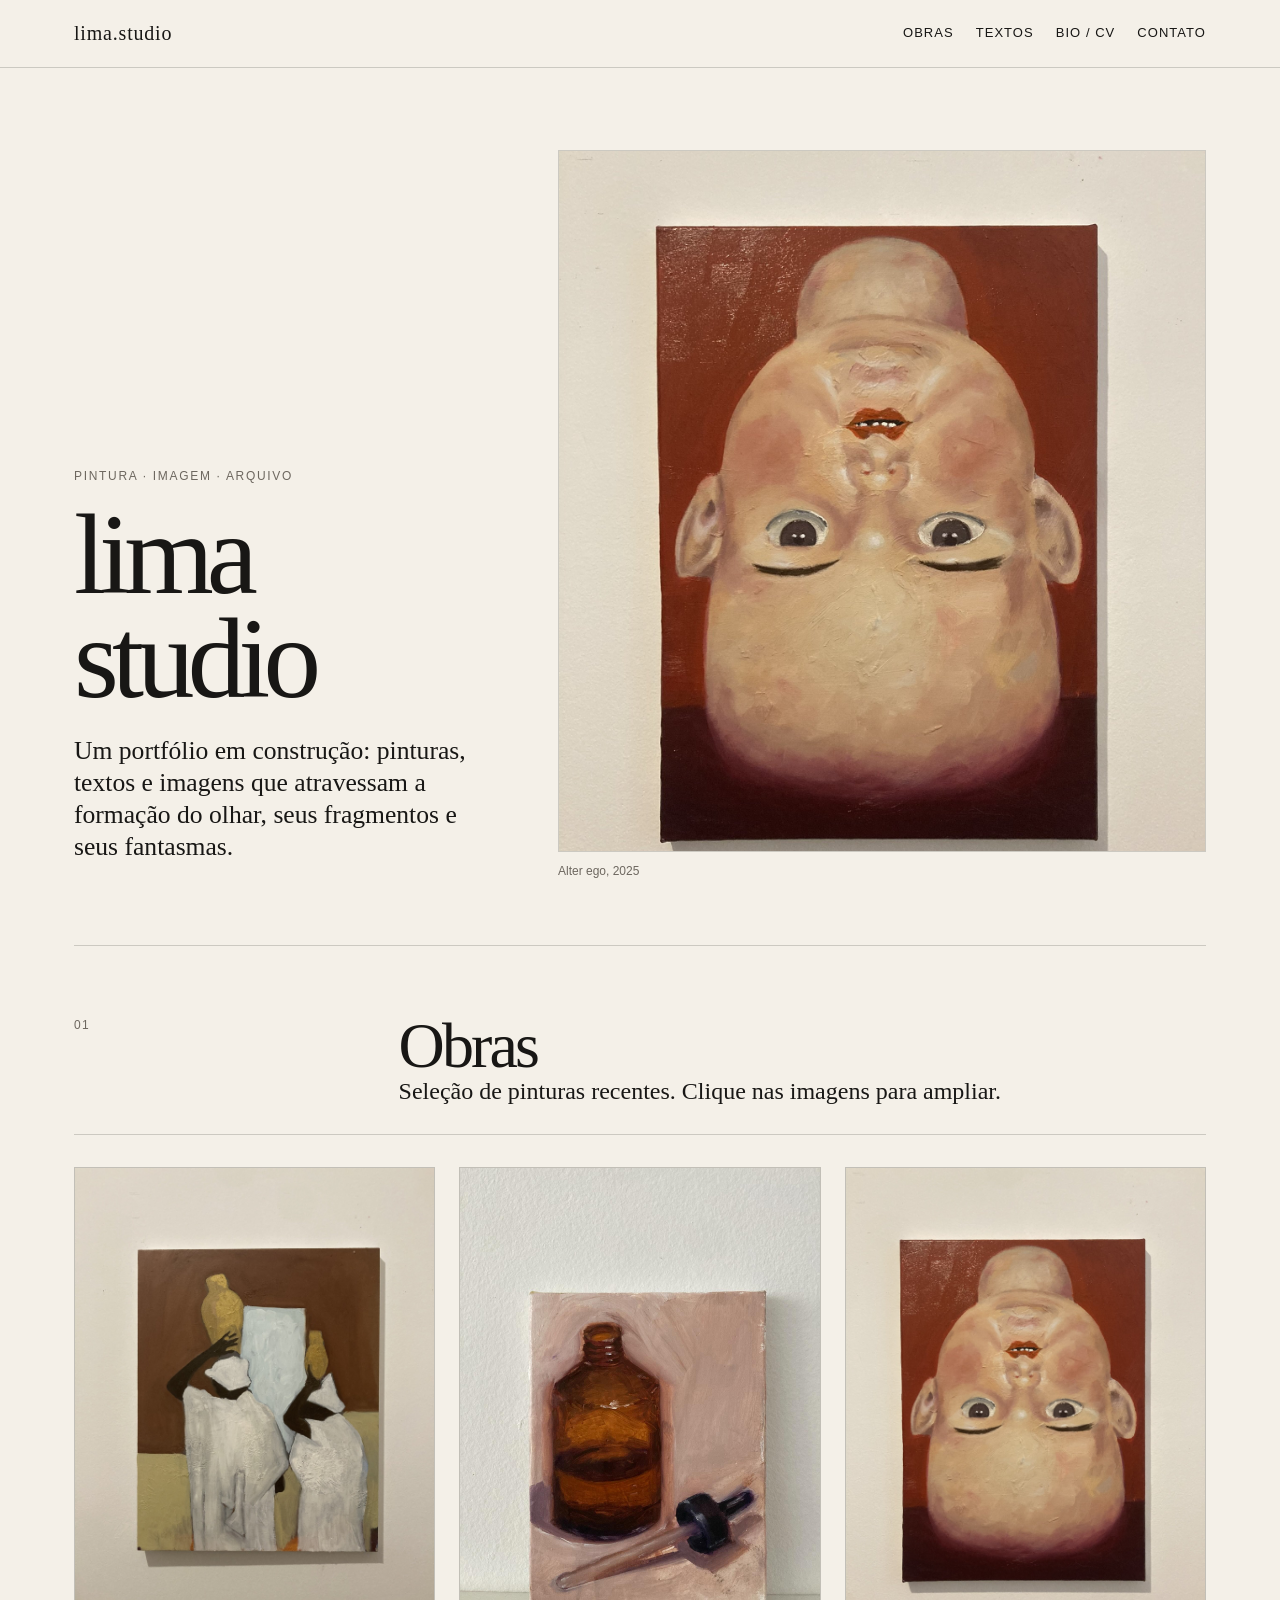
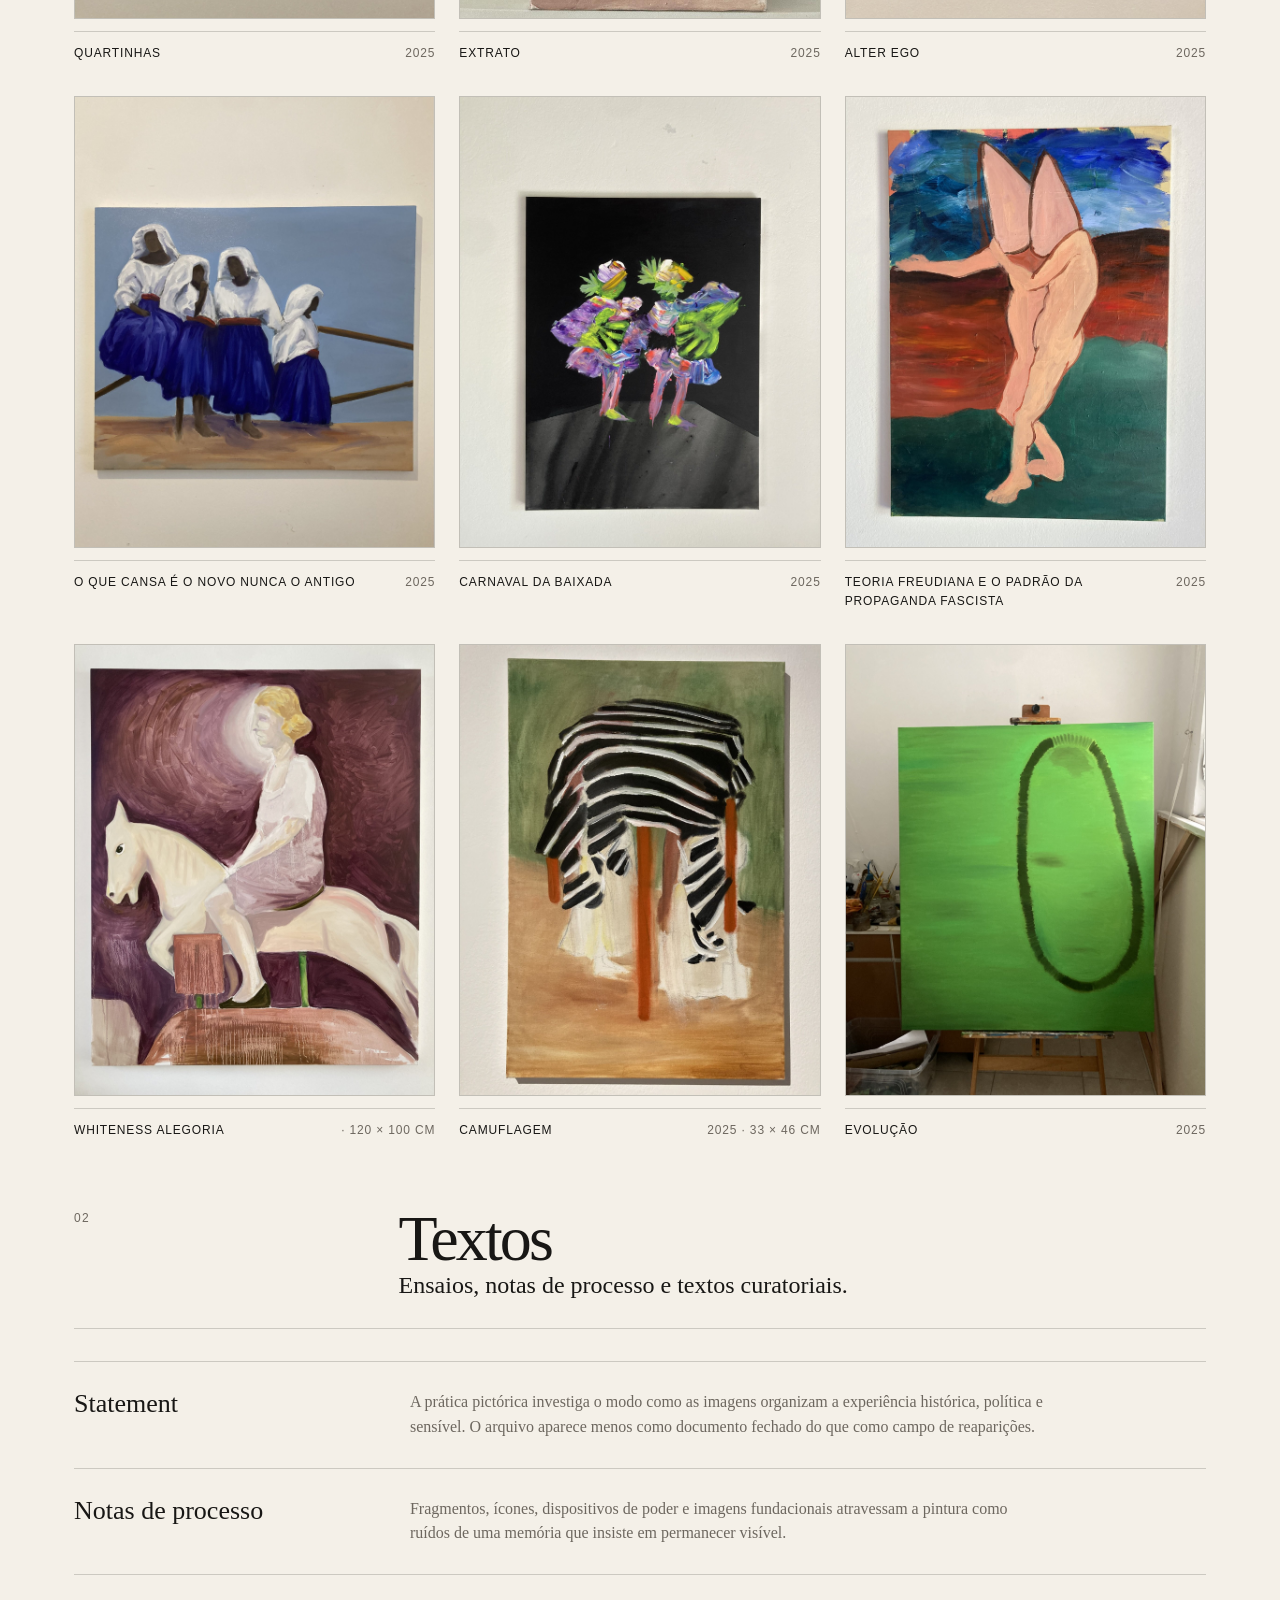
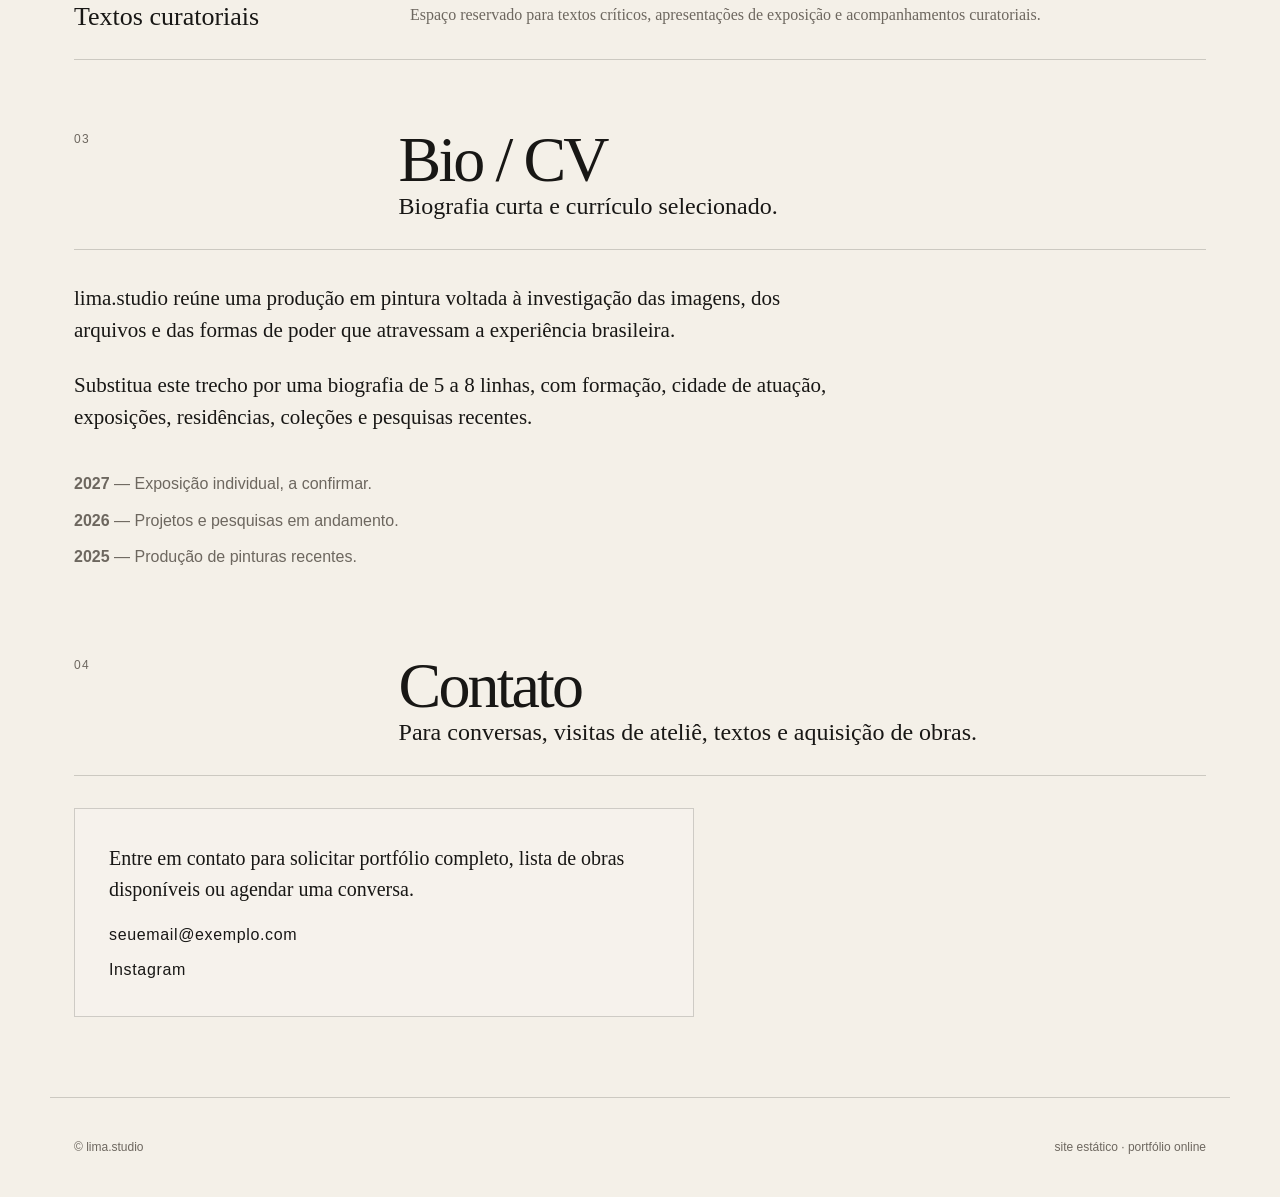
==== index.html @ b87b722b "Add files via upload" ====
<!doctype html>
<html lang="pt-BR">
<head>
  <meta charset="utf-8">
  <meta name="viewport" content="width=device-width, initial-scale=1">
  <title>lima.studio</title>
  <meta name="description" content="Portfólio de pintura, textos, biografia e contato.">
  <link rel="stylesheet" href="assets/css/style.css">
</head>
<body>
  <header class="site-header">
    <div class="header-inner">
      <a class="logo" href="#inicio">lima.studio</a>
      <nav class="nav" aria-label="Navegação principal">
        <a href="#obras">Obras</a>
        <a href="#textos">Textos</a>
        <a href="#bio">Bio / CV</a>
        <a href="#contato">Contato</a>
      </nav>
    </div>
  </header>

  <main id="inicio">
    <section class="hero" aria-labelledby="titulo-principal">
      <div class="hero-copy">
        <p class="eyebrow">pintura · imagem · arquivo</p>
        <h1 id="titulo-principal">lima<br>studio</h1>
        <p class="hero-text">Um portfólio em construção: pinturas, textos e imagens que atravessam a formação do olhar, seus fragmentos e seus fantasmas.</p>
      </div>
      <figure class="hero-image">
        <img src="assets/img/alter-ego-2025.jpg" alt="Alter ego, 2025">
        <figcaption>Alter ego, 2025</figcaption>
      </figure>
    </section>

    <section class="section" id="obras" aria-labelledby="obras-titulo">
      <div class="section-header">
        <span class="section-number">01</span>
        <div>
          <h2 id="obras-titulo">Obras</h2>
          <p class="lead">Seleção de pinturas recentes. Clique nas imagens para ampliar.</p>
        </div>
      </div>
      <div class="grid">
        <a class="work-card" href="assets/img/quartinhas-2025.jpg" data-work-image>
          <figure>
            <img src="assets/img/quartinhas-2025.jpg" alt="Quartinhas, 2025">
            <figcaption class="work-meta">
              <span class="work-title">Quartinhas</span>
              <span>2025</span>
            </figcaption>
          </figure>
        </a>
        <a class="work-card" href="assets/img/extrato-2025.jpg" data-work-image>
          <figure>
            <img src="assets/img/extrato-2025.jpg" alt="Extrato, 2025">
            <figcaption class="work-meta">
              <span class="work-title">Extrato</span>
              <span>2025</span>
            </figcaption>
          </figure>
        </a>
        <a class="work-card" href="assets/img/alter-ego-2025.jpg" data-work-image>
          <figure>
            <img src="assets/img/alter-ego-2025.jpg" alt="Alter ego, 2025">
            <figcaption class="work-meta">
              <span class="work-title">Alter ego</span>
              <span>2025</span>
            </figcaption>
          </figure>
        </a>
        <a class="work-card" href="assets/img/o-que-cansa-e-o-novo-nunca-o-antigo-2025.jpg" data-work-image>
          <figure>
            <img src="assets/img/o-que-cansa-e-o-novo-nunca-o-antigo-2025.jpg" alt="O que cansa é o novo nunca o antigo, 2025">
            <figcaption class="work-meta">
              <span class="work-title">O que cansa é o novo nunca o antigo</span>
              <span>2025</span>
            </figcaption>
          </figure>
        </a>
        <a class="work-card" href="assets/img/carnaval-da-baixada-2025.jpg" data-work-image>
          <figure>
            <img src="assets/img/carnaval-da-baixada-2025.jpg" alt="Carnaval da baixada, 2025">
            <figcaption class="work-meta">
              <span class="work-title">Carnaval da baixada</span>
              <span>2025</span>
            </figcaption>
          </figure>
        </a>
        <a class="work-card" href="assets/img/teoria-freudiana-e-o-padrao-da-propaganda-fascista-2025.jpg" data-work-image>
          <figure>
            <img src="assets/img/teoria-freudiana-e-o-padrao-da-propaganda-fascista-2025.jpg" alt="Teoria freudiana e o padrão da propaganda fascista, 2025">
            <figcaption class="work-meta">
              <span class="work-title">Teoria freudiana e o padrão da propaganda fascista</span>
              <span>2025</span>
            </figcaption>
          </figure>
        </a>
        <a class="work-card" href="assets/img/whiteness-alegoria-120x100.jpg" data-work-image>
          <figure>
            <img src="assets/img/whiteness-alegoria-120x100.jpg" alt="Whiteness alegoria, ">
            <figcaption class="work-meta">
              <span class="work-title">Whiteness alegoria</span>
              <span> · 120 × 100 cm</span>
            </figcaption>
          </figure>
        </a>
        <a class="work-card" href="assets/img/camuflagem-2025-33x46.jpg" data-work-image>
          <figure>
            <img src="assets/img/camuflagem-2025-33x46.jpg" alt="Camuflagem, 2025">
            <figcaption class="work-meta">
              <span class="work-title">Camuflagem</span>
              <span>2025 · 33 × 46 cm</span>
            </figcaption>
          </figure>
        </a>
        <a class="work-card" href="assets/img/evolucao-2025.jpg" data-work-image>
          <figure>
            <img src="assets/img/evolucao-2025.jpg" alt="Evolução, 2025">
            <figcaption class="work-meta">
              <span class="work-title">Evolução</span>
              <span>2025</span>
            </figcaption>
          </figure>
        </a>
      </div>
    </section>

    <section class="section" id="textos" aria-labelledby="textos-titulo">
      <div class="section-header">
        <span class="section-number">02</span>
        <div>
          <h2 id="textos-titulo">Textos</h2>
          <p class="lead">Ensaios, notas de processo e textos curatoriais.</p>
        </div>
      </div>

      <div class="text-list">
        <article class="text-item">
          <h3>Statement</h3>
          <p>A prática pictórica investiga o modo como as imagens organizam a experiência histórica, política e sensível. O arquivo aparece menos como documento fechado do que como campo de reaparições.</p>
        </article>
        <article class="text-item">
          <h3>Notas de processo</h3>
          <p>Fragmentos, ícones, dispositivos de poder e imagens fundacionais atravessam a pintura como ruídos de uma memória que insiste em permanecer visível.</p>
        </article>
        <article class="text-item">
          <h3>Textos curatoriais</h3>
          <p>Espaço reservado para textos críticos, apresentações de exposição e acompanhamentos curatoriais.</p>
        </article>
      </div>
    </section>

    <section class="section" id="bio" aria-labelledby="bio-titulo">
      <div class="section-header">
        <span class="section-number">03</span>
        <div>
          <h2 id="bio-titulo">Bio / CV</h2>
          <p class="lead">Biografia curta e currículo selecionado.</p>
        </div>
      </div>

      <div class="bio-block">
        <p>lima.studio reúne uma produção em pintura voltada à investigação das imagens, dos arquivos e das formas de poder que atravessam a experiência brasileira.</p>
        <p>Substitua este trecho por uma biografia de 5 a 8 linhas, com formação, cidade de atuação, exposições, residências, coleções e pesquisas recentes.</p>
      </div>

      <ul class="cv-list">
        <li><strong>2027</strong> — Exposição individual, a confirmar.</li>
        <li><strong>2026</strong> — Projetos e pesquisas em andamento.</li>
        <li><strong>2025</strong> — Produção de pinturas recentes.</li>
      </ul>
    </section>

    <section class="section" id="contato" aria-labelledby="contato-titulo">
      <div class="section-header">
        <span class="section-number">04</span>
        <div>
          <h2 id="contato-titulo">Contato</h2>
          <p class="lead">Para conversas, visitas de ateliê, textos e aquisição de obras.</p>
        </div>
      </div>

      <div class="contact-card">
        <p>Entre em contato para solicitar portfólio completo, lista de obras disponíveis ou agendar uma conversa.</p>
        <div class="contact-links">
          <a href="mailto:seuemail@exemplo.com">seuemail@exemplo.com</a>
          <a href="https://instagram.com/" target="_blank" rel="noreferrer">Instagram</a>
        </div>
      </div>
    </section>
  </main>

  <footer class="site-footer">
    <span>© lima.studio</span>
    <span>site estático · portfólio online</span>
  </footer>

  <div class="lightbox" data-lightbox aria-hidden="true">
    <button type="button" data-lightbox-close>Fechar</button>
    <img src="" alt="" data-lightbox-image>
  </div>

  <script src="assets/js/main.js"></script>
</body>
</html>
---- assets/css/style.css ----
:root {
  --paper: #f4f0e8;
  --ink: #181715;
  --muted: #6d675f;
  --line: rgba(24, 23, 21, 0.18);
  --soft: rgba(24, 23, 21, 0.055);
}

* {
  box-sizing: border-box;
}

html {
  scroll-behavior: smooth;
}

body {
  margin: 0;
  background: var(--paper);
  color: var(--ink);
  font-family: Georgia, "Times New Roman", serif;
  line-height: 1.55;
}

a {
  color: inherit;
  text-decoration: none;
}

a:hover {
  opacity: 0.65;
}

.site-header {
  position: sticky;
  top: 0;
  z-index: 10;
  backdrop-filter: blur(14px);
  background: rgba(244, 240, 232, 0.86);
  border-bottom: 1px solid var(--line);
}

.header-inner {
  max-width: 1180px;
  margin: 0 auto;
  padding: 18px 24px;
  display: flex;
  align-items: center;
  justify-content: space-between;
  gap: 24px;
}

.logo {
  font-size: 20px;
  letter-spacing: 0.04em;
  font-weight: 400;
}

.nav {
  display: flex;
  align-items: center;
  gap: 22px;
  font-family: Arial, Helvetica, sans-serif;
  font-size: 13px;
  letter-spacing: 0.08em;
  text-transform: uppercase;
}

main {
  max-width: 1180px;
  margin: 0 auto;
  padding: 0 24px 80px;
}

.hero {
  min-height: 78vh;
  display: grid;
  grid-template-columns: 0.8fr 1.2fr;
  gap: 52px;
  align-items: end;
  padding: 82px 0 64px;
  border-bottom: 1px solid var(--line);
}

.hero-copy {
  padding-bottom: 18px;
}

.eyebrow {
  font-family: Arial, Helvetica, sans-serif;
  font-size: 12px;
  letter-spacing: 0.14em;
  text-transform: uppercase;
  color: var(--muted);
  margin: 0 0 18px;
}

h1 {
  font-size: clamp(54px, 9vw, 130px);
  line-height: 0.9;
  font-weight: 400;
  letter-spacing: -0.06em;
  margin: 0 0 24px;
}

.hero-text {
  max-width: 560px;
  font-size: clamp(19px, 2vw, 28px);
  line-height: 1.25;
  margin: 0;
}

.hero-image {
  margin: 0;
}

.hero-image img {
  display: block;
  width: 100%;
  max-height: 78vh;
  object-fit: cover;
  border: 1px solid var(--line);
}

.hero-image figcaption {
  color: var(--muted);
  font-family: Arial, Helvetica, sans-serif;
  font-size: 12px;
  margin-top: 10px;
}

.section {
  padding: 70px 0 0;
}

.section-header {
  display: grid;
  grid-template-columns: 0.35fr 1fr;
  gap: 42px;
  padding-bottom: 26px;
  border-bottom: 1px solid var(--line);
  margin-bottom: 32px;
}

.section-number {
  font-family: Arial, Helvetica, sans-serif;
  color: var(--muted);
  letter-spacing: 0.12em;
  font-size: 12px;
}

h2 {
  font-size: clamp(34px, 5vw, 70px);
  line-height: 0.95;
  font-weight: 400;
  letter-spacing: -0.045em;
  margin: 0;
}

.lead {
  max-width: 760px;
  font-size: clamp(18px, 2vw, 24px);
  line-height: 1.32;
  margin: 0;
}

.grid {
  display: grid;
  grid-template-columns: repeat(3, 1fr);
  gap: 34px 24px;
}

.work-card {
  display: block;
}

.work-card figure {
  margin: 0;
}

.work-card img {
  width: 100%;
  aspect-ratio: 4 / 5;
  object-fit: cover;
  display: block;
  border: 1px solid var(--line);
  background: var(--soft);
}

.work-meta {
  display: flex;
  justify-content: space-between;
  gap: 18px;
  padding-top: 12px;
  border-top: 1px solid var(--line);
  margin-top: 12px;
  font-family: Arial, Helvetica, sans-serif;
  font-size: 12px;
  text-transform: uppercase;
  letter-spacing: 0.07em;
  color: var(--muted);
}

.work-title {
  color: var(--ink);
}

.text-list {
  display: grid;
  gap: 0;
  border-top: 1px solid var(--line);
}

.text-item {
  display: grid;
  grid-template-columns: 0.55fr 1.45fr;
  gap: 34px;
  padding: 28px 0;
  border-bottom: 1px solid var(--line);
}

.text-item h3 {
  margin: 0;
  font-weight: 400;
  font-size: 26px;
  line-height: 1.08;
}

.text-item p {
  margin: 0;
  color: var(--muted);
  max-width: 640px;
}

.bio-block {
  max-width: 780px;
  font-size: 21px;
}

.bio-block p {
  margin: 0 0 22px;
}

.cv-list {
  display: grid;
  gap: 12px;
  margin-top: 38px;
  padding: 0;
  list-style: none;
  font-family: Arial, Helvetica, sans-serif;
  color: var(--muted);
}

.contact-card {
  border: 1px solid var(--line);
  padding: 34px;
  max-width: 620px;
  background: rgba(255,255,255,0.15);
}

.contact-card p {
  margin: 0 0 18px;
  font-size: 20px;
}

.contact-links {
  display: grid;
  gap: 10px;
  font-family: Arial, Helvetica, sans-serif;
  letter-spacing: 0.04em;
}

.site-footer {
  max-width: 1180px;
  margin: 0 auto;
  padding: 40px 24px;
  border-top: 1px solid var(--line);
  color: var(--muted);
  font-family: Arial, Helvetica, sans-serif;
  font-size: 12px;
  display: flex;
  justify-content: space-between;
  gap: 24px;
}

.lightbox {
  position: fixed;
  inset: 0;
  background: rgba(20, 18, 15, 0.92);
  display: none;
  align-items: center;
  justify-content: center;
  padding: 28px;
  z-index: 99;
}

.lightbox.is-open {
  display: flex;
}

.lightbox img {
  max-width: 94vw;
  max-height: 88vh;
  object-fit: contain;
}

.lightbox button {
  position: fixed;
  top: 20px;
  right: 20px;
  background: var(--paper);
  color: var(--ink);
  border: 0;
  padding: 10px 14px;
  cursor: pointer;
  font-family: Arial, Helvetica, sans-serif;
}

@media (max-width: 850px) {
  .header-inner {
    align-items: flex-start;
    flex-direction: column;
  }

  .nav {
    flex-wrap: wrap;
    gap: 14px;
  }

  .hero {
    min-height: auto;
    grid-template-columns: 1fr;
    padding-top: 54px;
  }

  .section-header,
  .text-item {
    grid-template-columns: 1fr;
    gap: 14px;
  }

  .grid {
    grid-template-columns: 1fr;
  }

  .site-footer {
    flex-direction: column;
  }
}
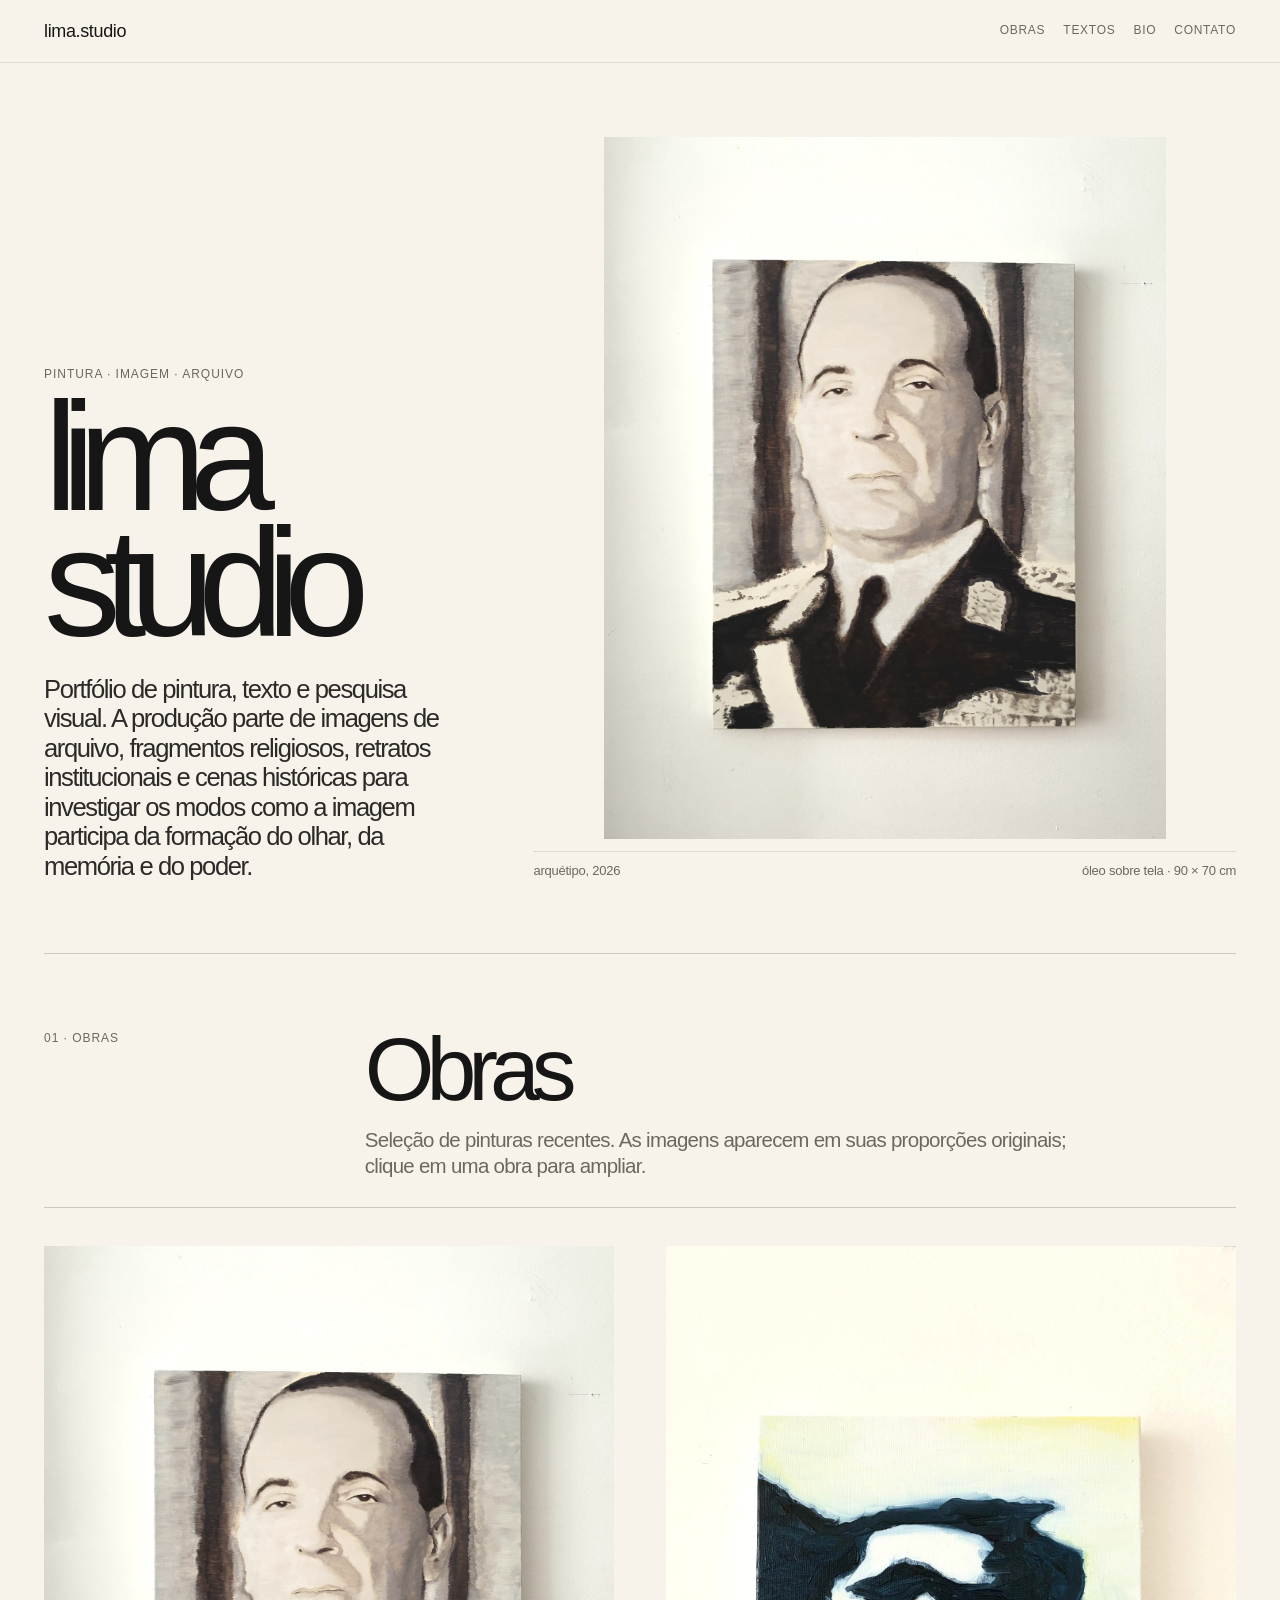
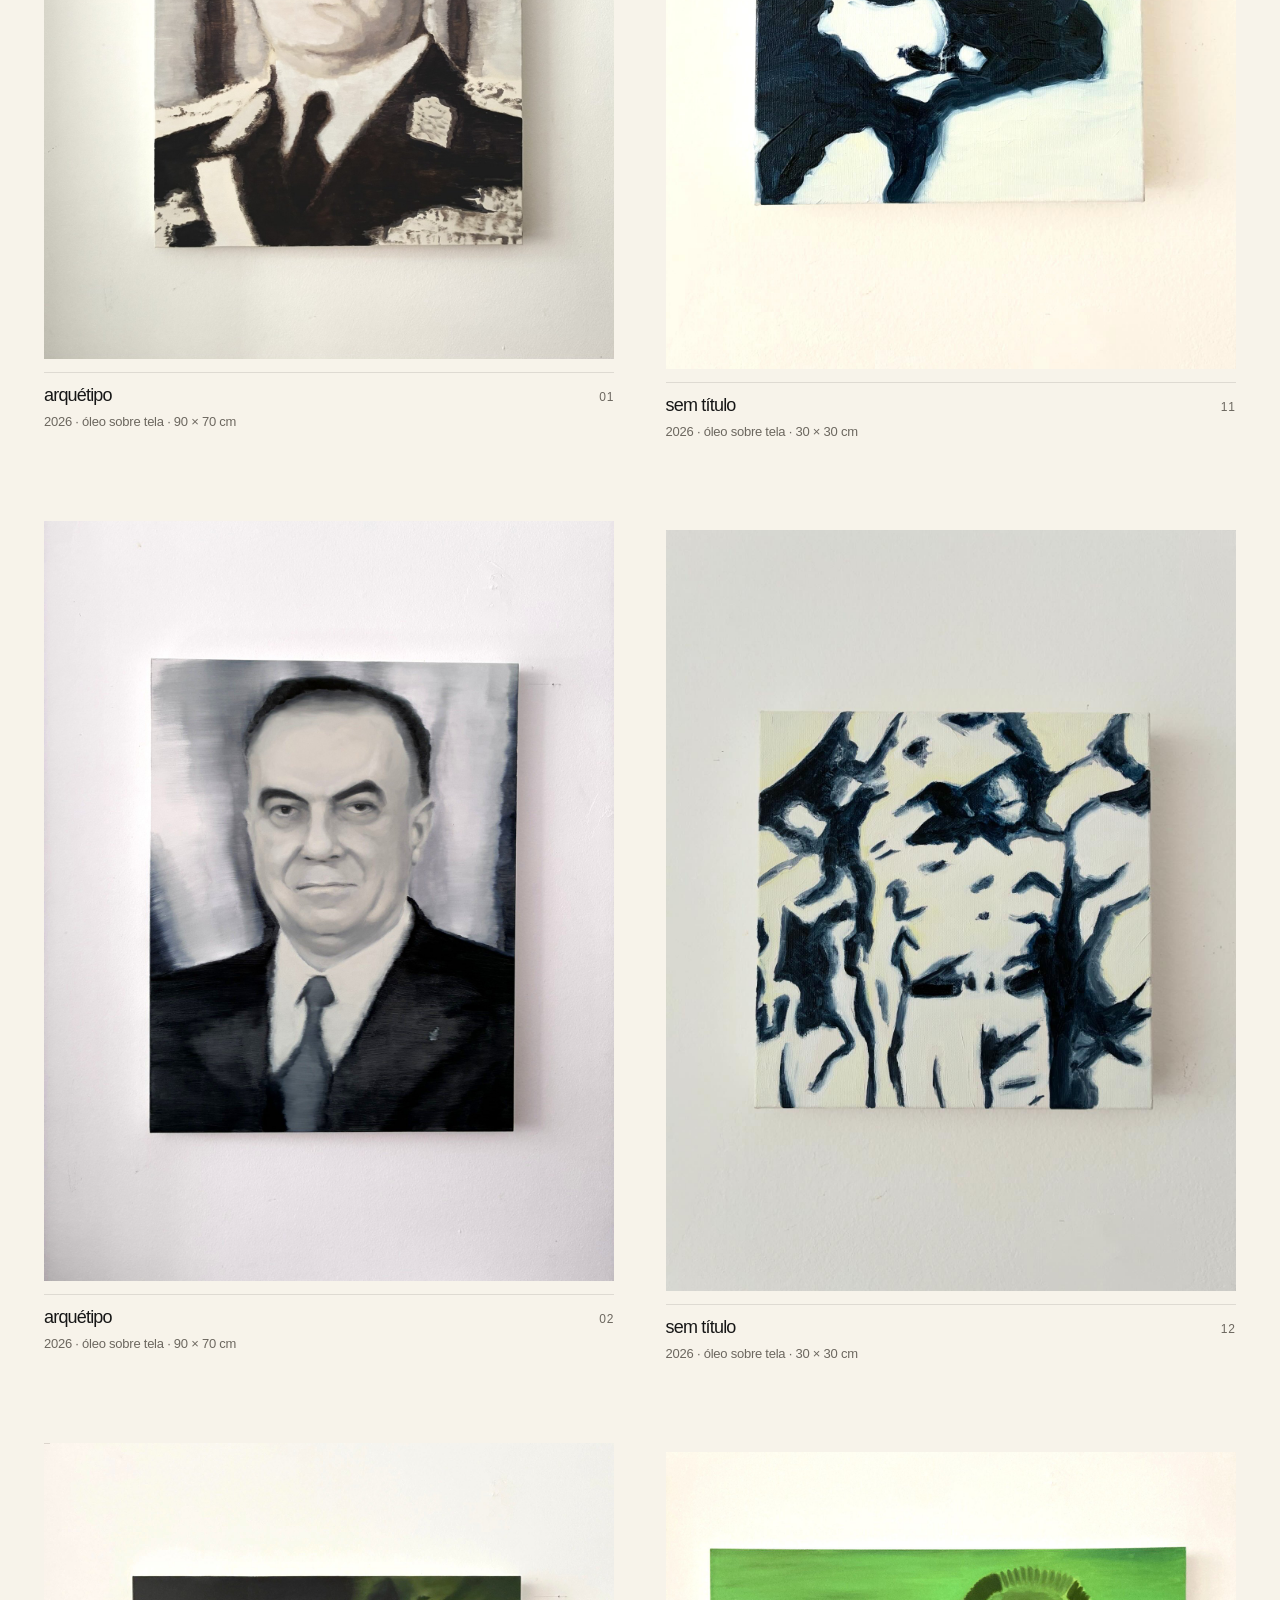
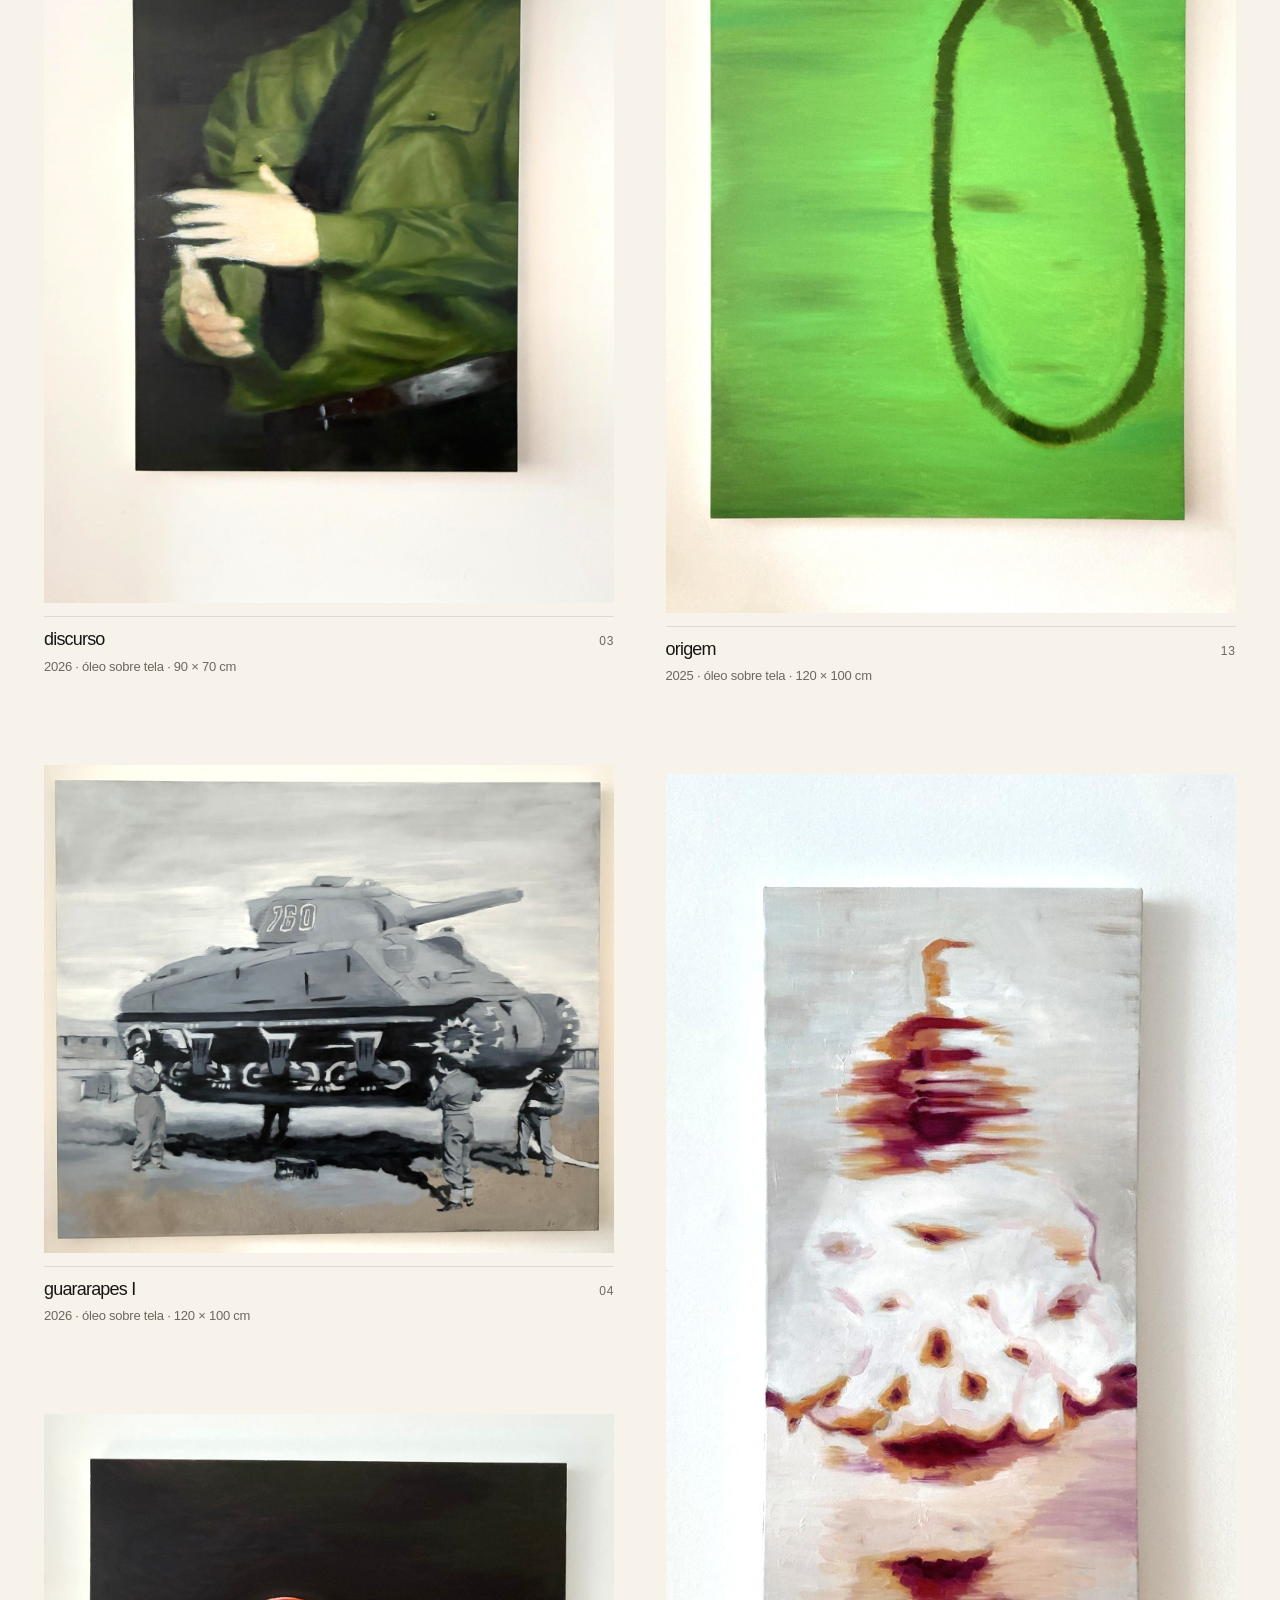
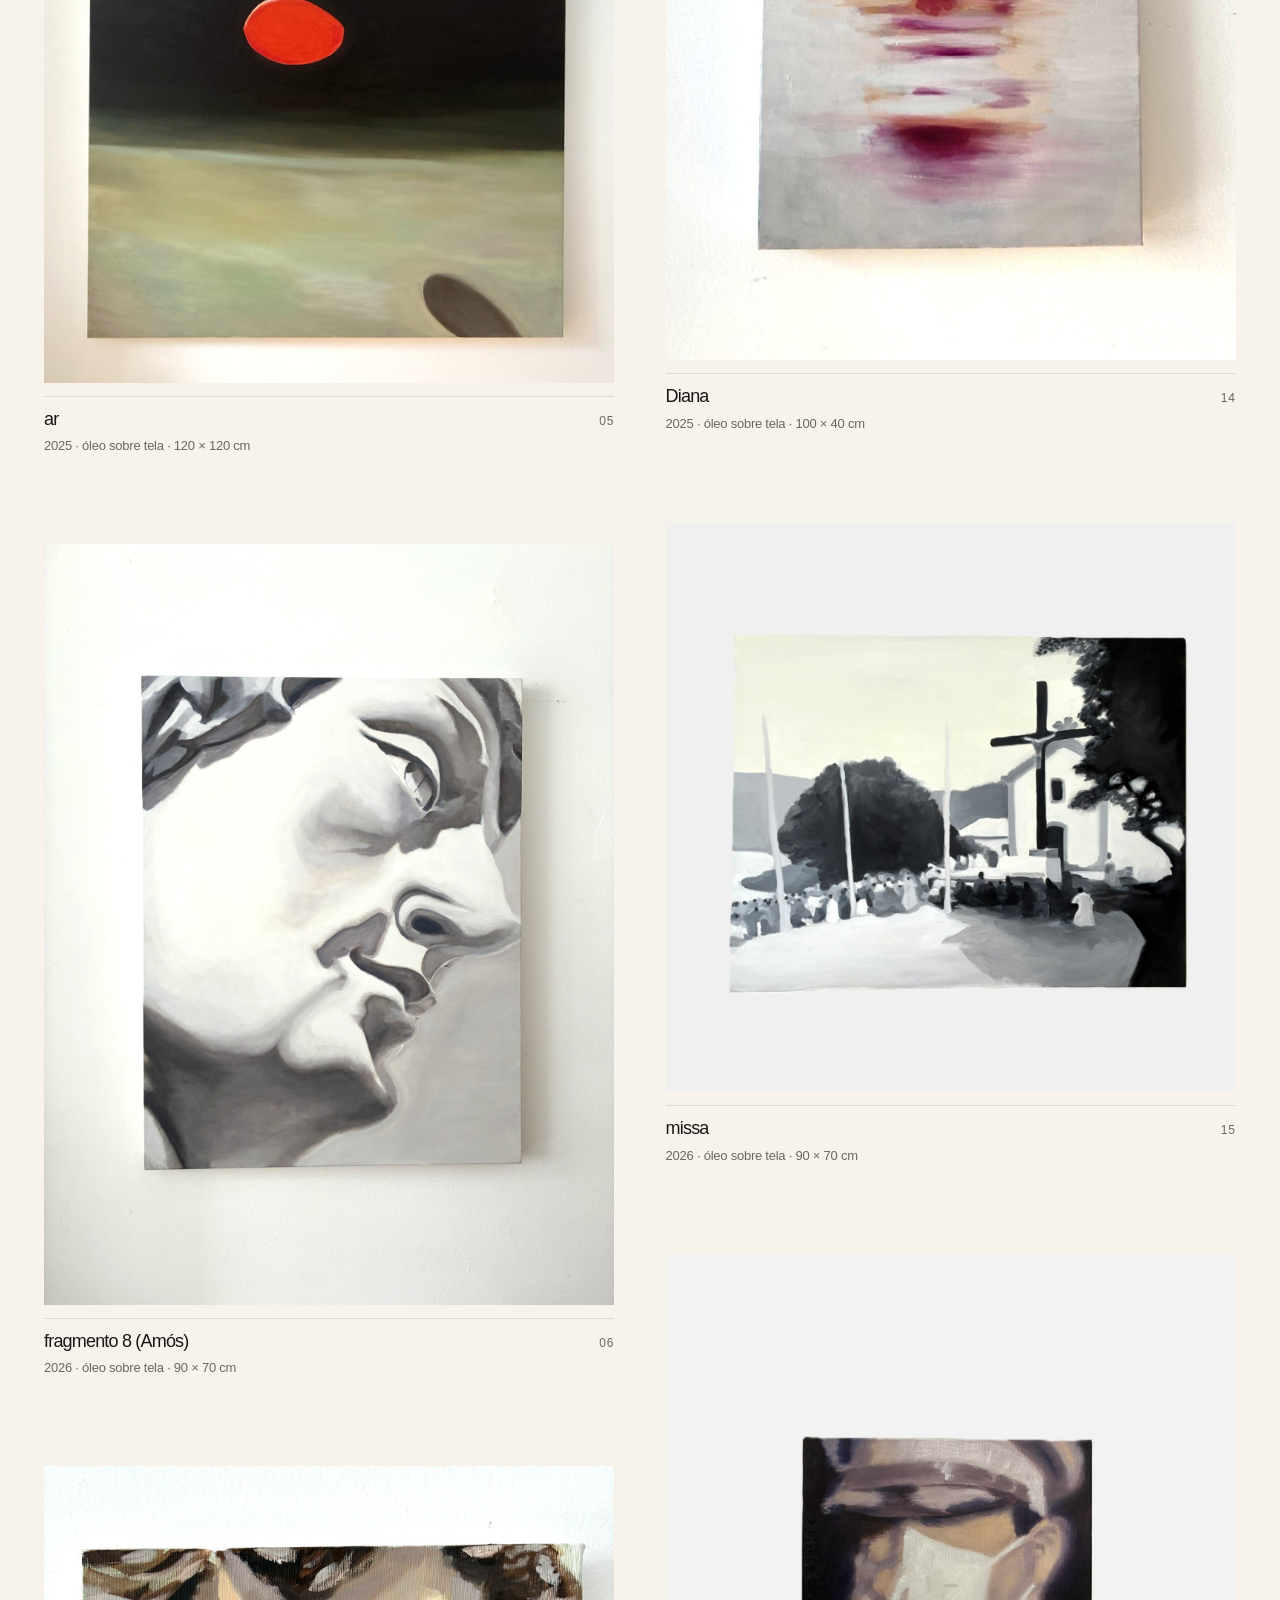
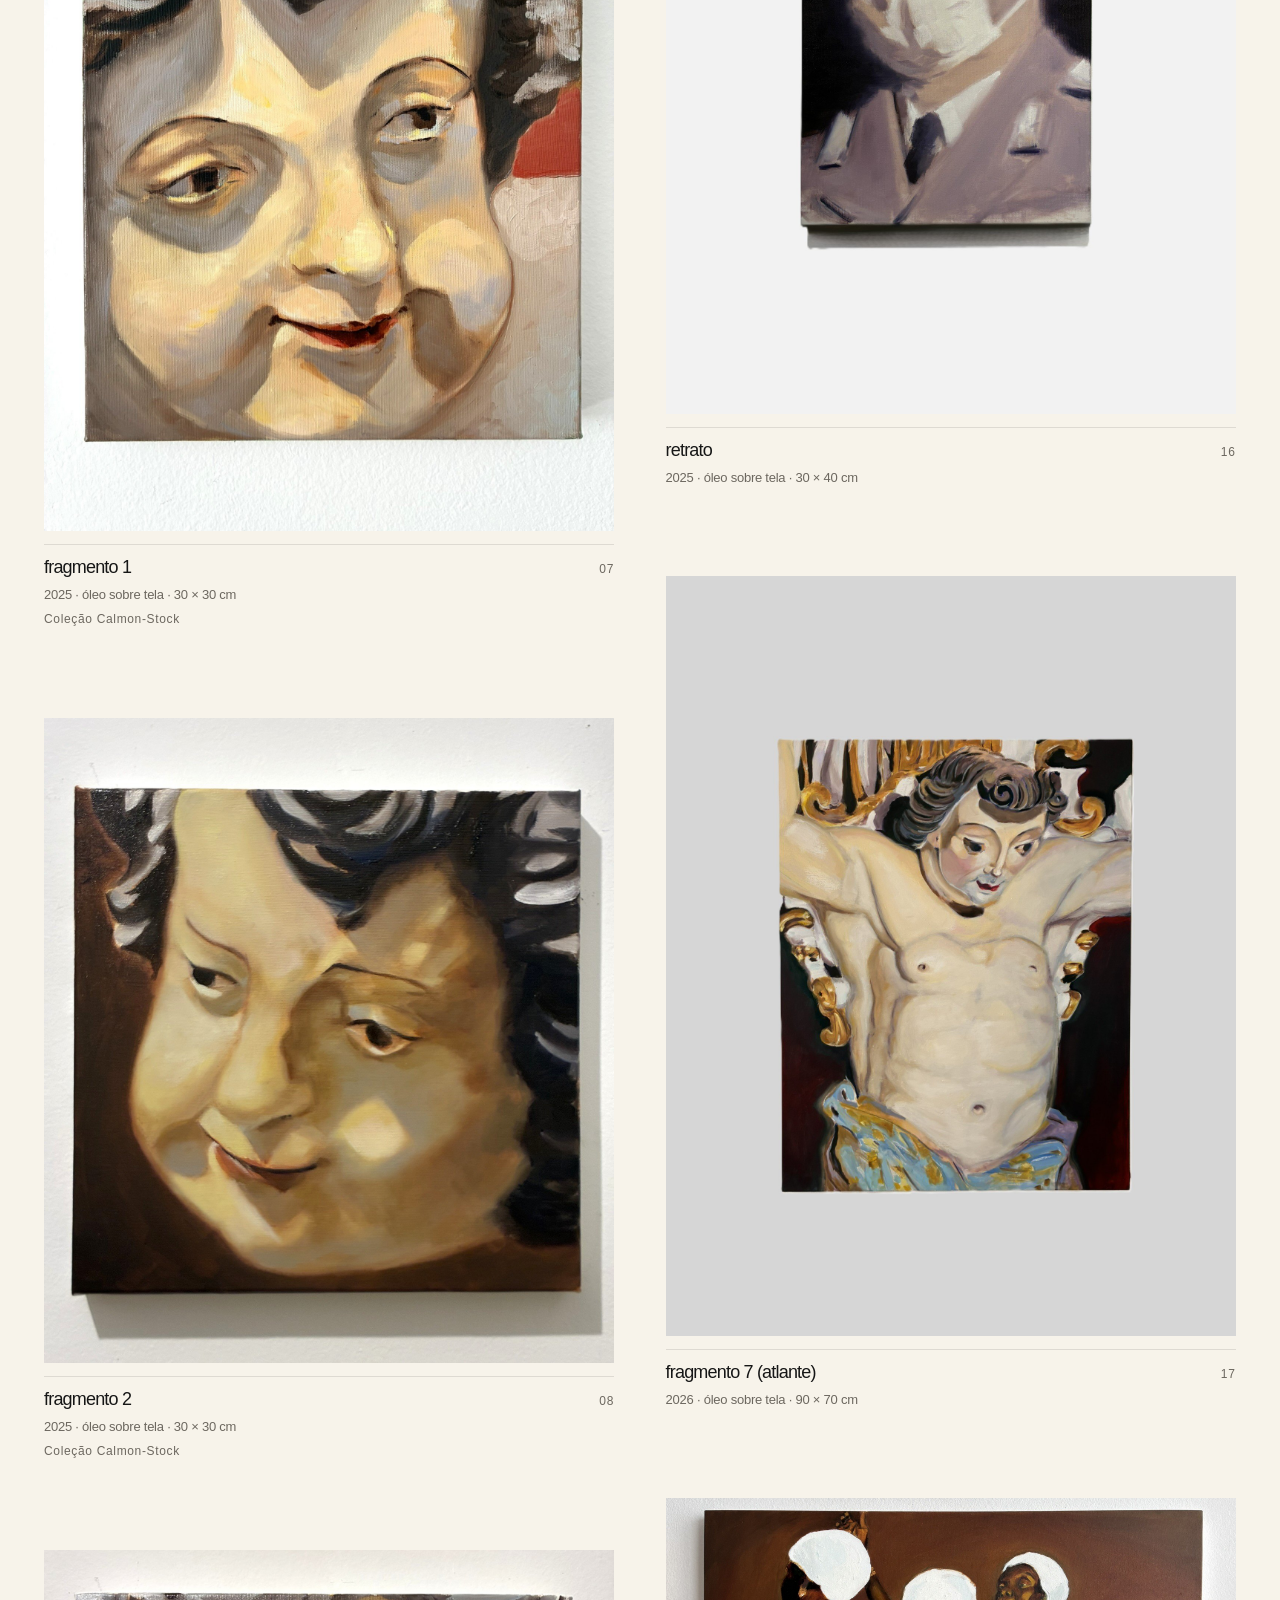
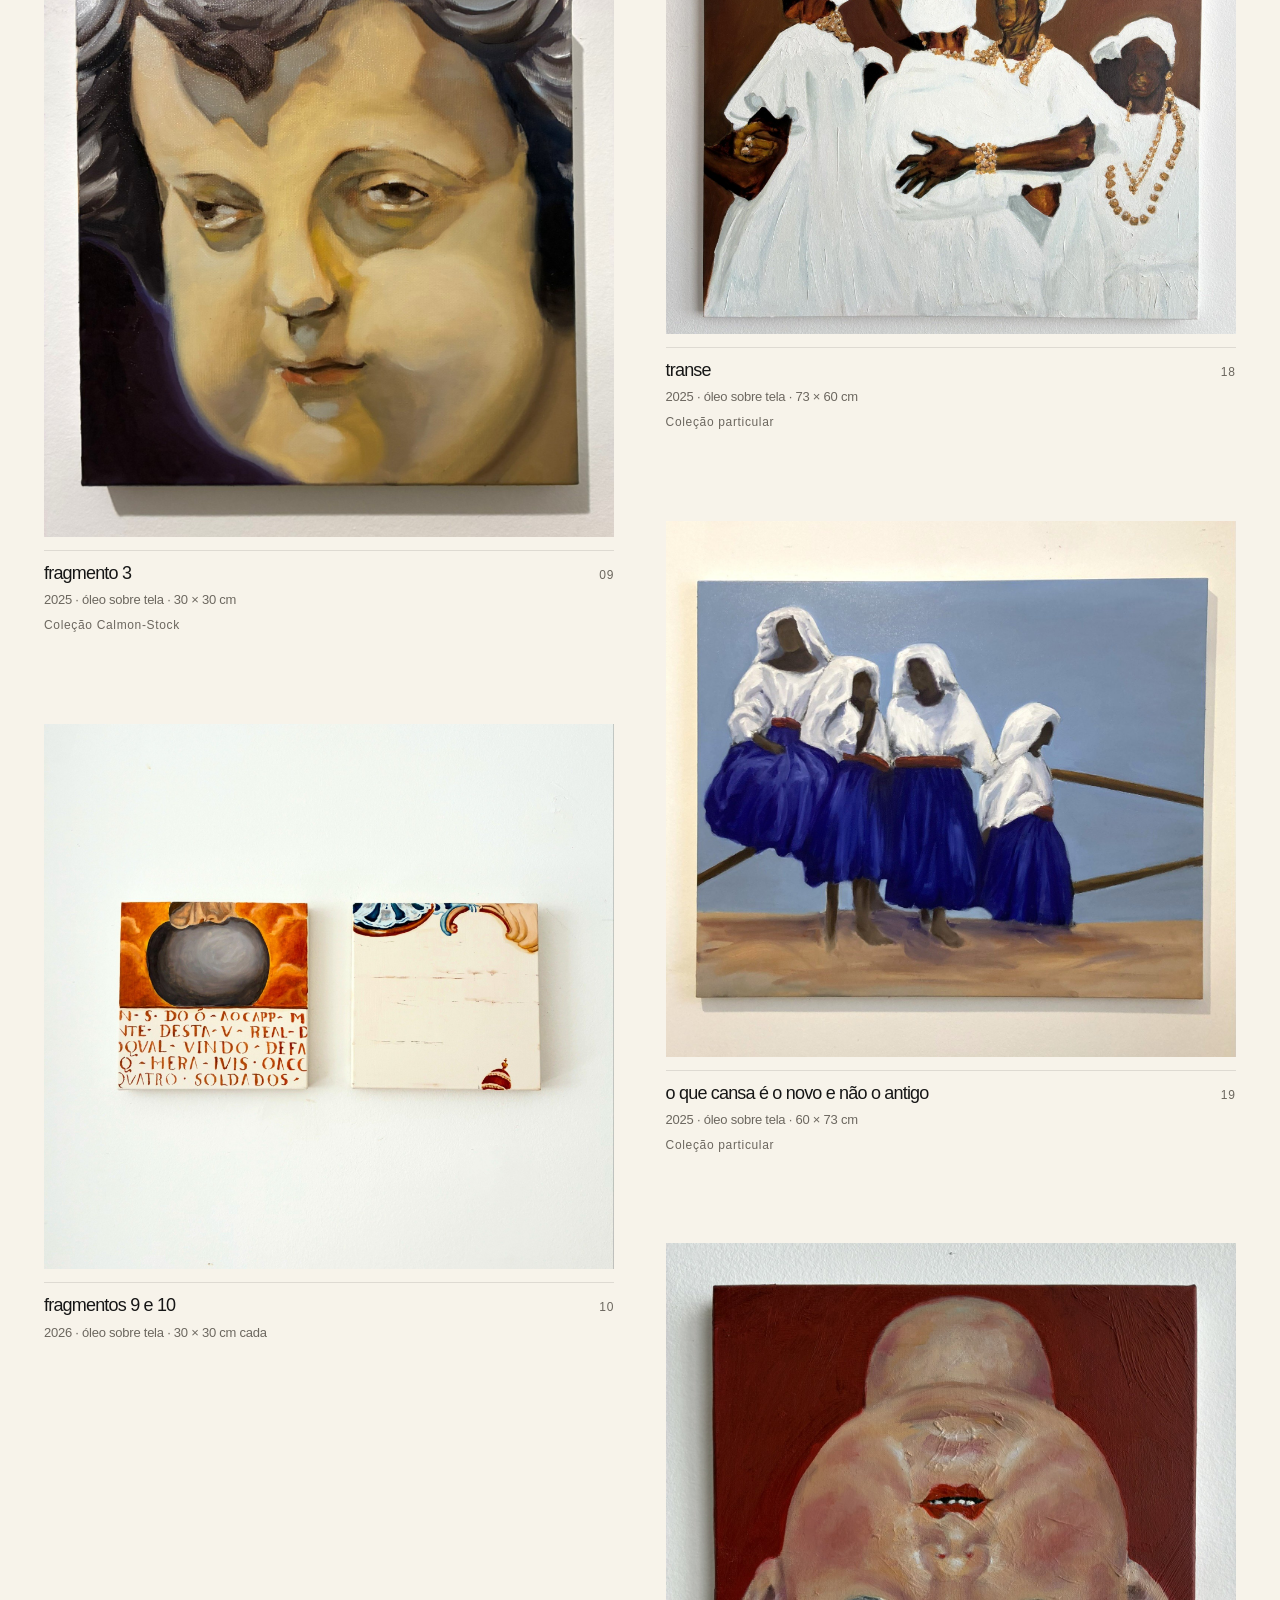
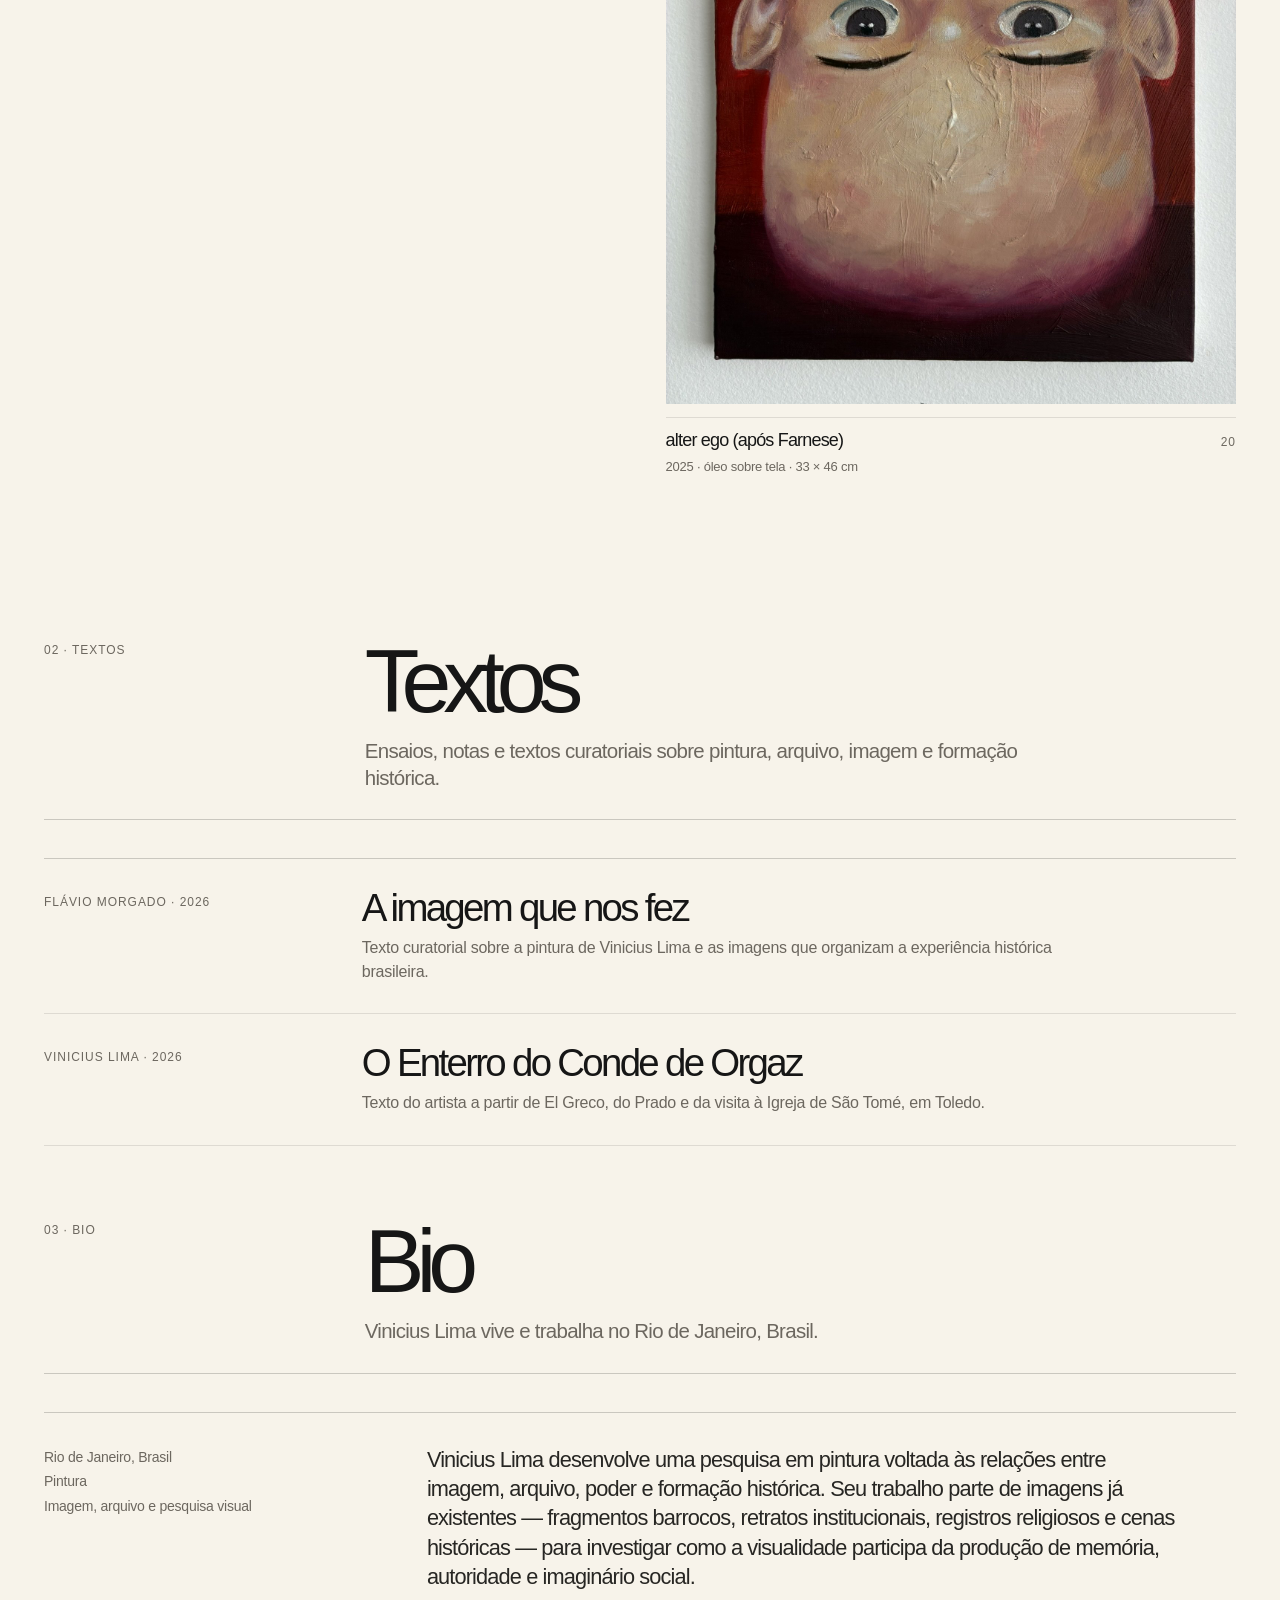
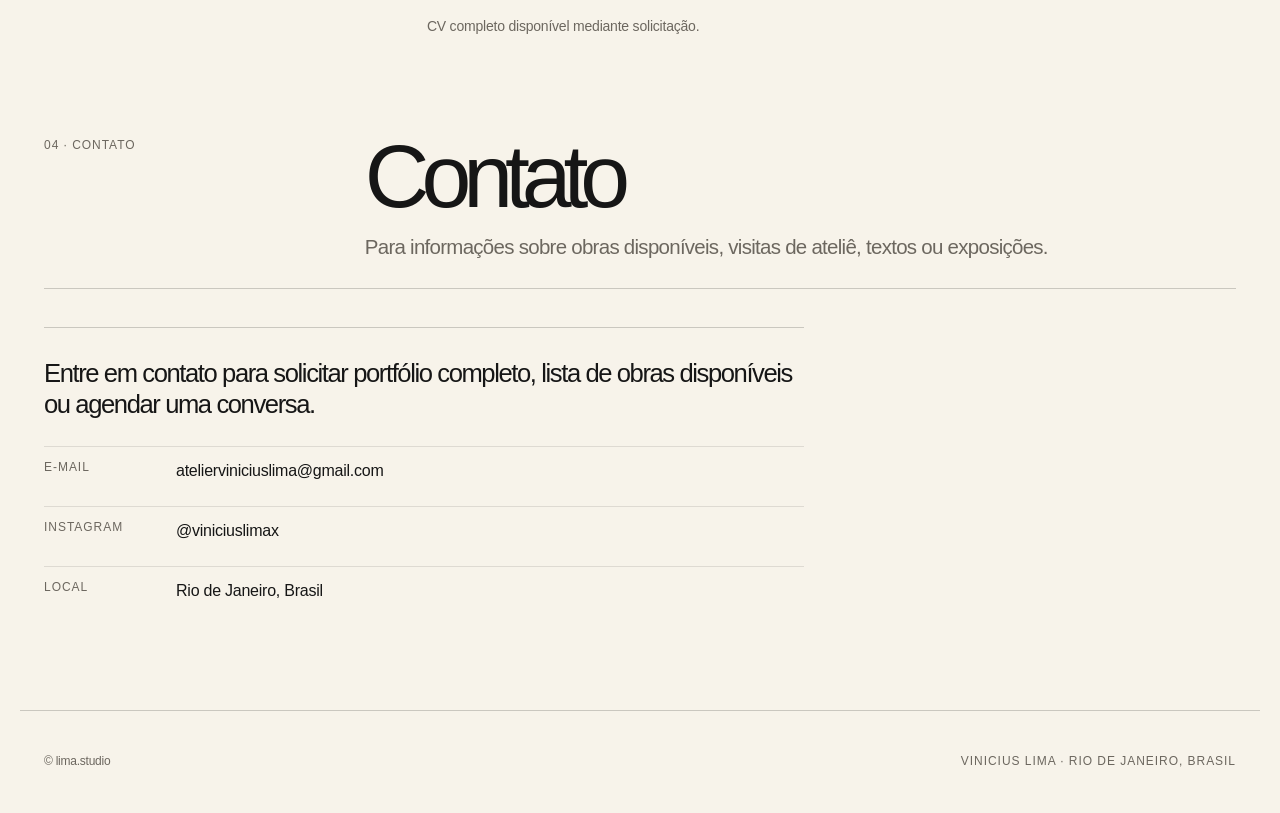
==== commit d632e2e9: "Add files via upload" ====
--- a/index.html
+++ b/index.html
@@ -1,206 +1,28 @@
-<!doctype html>
-<html lang="pt-BR">
-<head>
-  <meta charset="utf-8">
-  <meta name="viewport" content="width=device-width, initial-scale=1">
-  <title>lima.studio</title>
-  <meta name="description" content="Portfólio de pintura, textos, biografia e contato.">
-  <link rel="stylesheet" href="assets/css/style.css">
-</head>
-<body>
-  <header class="site-header">
-    <div class="header-inner">
-      <a class="logo" href="#inicio">lima.studio</a>
-      <nav class="nav" aria-label="Navegação principal">
-        <a href="#obras">Obras</a>
-        <a href="#textos">Textos</a>
-        <a href="#bio">Bio / CV</a>
-        <a href="#contato">Contato</a>
-      </nav>
-    </div>
-  </header>
-
-  <main id="inicio">
-    <section class="hero" aria-labelledby="titulo-principal">
-      <div class="hero-copy">
-        <p class="eyebrow">pintura · imagem · arquivo</p>
-        <h1 id="titulo-principal">lima<br>studio</h1>
-        <p class="hero-text">Um portfólio em construção: pinturas, textos e imagens que atravessam a formação do olhar, seus fragmentos e seus fantasmas.</p>
-      </div>
-      <figure class="hero-image">
-        <img src="assets/img/alter-ego-2025.jpg" alt="Alter ego, 2025">
-        <figcaption>Alter ego, 2025</figcaption>
-      </figure>
-    </section>
-
-    <section class="section" id="obras" aria-labelledby="obras-titulo">
-      <div class="section-header">
-        <span class="section-number">01</span>
-        <div>
-          <h2 id="obras-titulo">Obras</h2>
-          <p class="lead">Seleção de pinturas recentes. Clique nas imagens para ampliar.</p>
-        </div>
-      </div>
-      <div class="grid">
-        <a class="work-card" href="assets/img/quartinhas-2025.jpg" data-work-image>
-          <figure>
-            <img src="assets/img/quartinhas-2025.jpg" alt="Quartinhas, 2025">
-            <figcaption class="work-meta">
-              <span class="work-title">Quartinhas</span>
-              <span>2025</span>
-            </figcaption>
-          </figure>
-        </a>
-        <a class="work-card" href="assets/img/extrato-2025.jpg" data-work-image>
-          <figure>
-            <img src="assets/img/extrato-2025.jpg" alt="Extrato, 2025">
-            <figcaption class="work-meta">
-              <span class="work-title">Extrato</span>
-              <span>2025</span>
-            </figcaption>
-          </figure>
-        </a>
-        <a class="work-card" href="assets/img/alter-ego-2025.jpg" data-work-image>
-          <figure>
-            <img src="assets/img/alter-ego-2025.jpg" alt="Alter ego, 2025">
-            <figcaption class="work-meta">
-              <span class="work-title">Alter ego</span>
-              <span>2025</span>
-            </figcaption>
-          </figure>
-        </a>
-        <a class="work-card" href="assets/img/o-que-cansa-e-o-novo-nunca-o-antigo-2025.jpg" data-work-image>
-          <figure>
-            <img src="assets/img/o-que-cansa-e-o-novo-nunca-o-antigo-2025.jpg" alt="O que cansa é o novo nunca o antigo, 2025">
-            <figcaption class="work-meta">
-              <span class="work-title">O que cansa é o novo nunca o antigo</span>
-              <span>2025</span>
-            </figcaption>
-          </figure>
-        </a>
-        <a class="work-card" href="assets/img/carnaval-da-baixada-2025.jpg" data-work-image>
-          <figure>
-            <img src="assets/img/carnaval-da-baixada-2025.jpg" alt="Carnaval da baixada, 2025">
-            <figcaption class="work-meta">
-              <span class="work-title">Carnaval da baixada</span>
-              <span>2025</span>
-            </figcaption>
-          </figure>
-        </a>
-        <a class="work-card" href="assets/img/teoria-freudiana-e-o-padrao-da-propaganda-fascista-2025.jpg" data-work-image>
-          <figure>
-            <img src="assets/img/teoria-freudiana-e-o-padrao-da-propaganda-fascista-2025.jpg" alt="Teoria freudiana e o padrão da propaganda fascista, 2025">
-            <figcaption class="work-meta">
-              <span class="work-title">Teoria freudiana e o padrão da propaganda fascista</span>
-              <span>2025</span>
-            </figcaption>
-          </figure>
-        </a>
-        <a class="work-card" href="assets/img/whiteness-alegoria-120x100.jpg" data-work-image>
-          <figure>
-            <img src="assets/img/whiteness-alegoria-120x100.jpg" alt="Whiteness alegoria, ">
-            <figcaption class="work-meta">
-              <span class="work-title">Whiteness alegoria</span>
-              <span> · 120 × 100 cm</span>
-            </figcaption>
-          </figure>
-        </a>
-        <a class="work-card" href="assets/img/camuflagem-2025-33x46.jpg" data-work-image>
-          <figure>
-            <img src="assets/img/camuflagem-2025-33x46.jpg" alt="Camuflagem, 2025">
-            <figcaption class="work-meta">
-              <span class="work-title">Camuflagem</span>
-              <span>2025 · 33 × 46 cm</span>
-            </figcaption>
-          </figure>
-        </a>
-        <a class="work-card" href="assets/img/evolucao-2025.jpg" data-work-image>
-          <figure>
-            <img src="assets/img/evolucao-2025.jpg" alt="Evolução, 2025">
-            <figcaption class="work-meta">
-              <span class="work-title">Evolução</span>
-              <span>2025</span>
-            </figcaption>
-          </figure>
-        </a>
-      </div>
-    </section>
-
-    <section class="section" id="textos" aria-labelledby="textos-titulo">
-      <div class="section-header">
-        <span class="section-number">02</span>
-        <div>
-          <h2 id="textos-titulo">Textos</h2>
-          <p class="lead">Ensaios, notas de processo e textos curatoriais.</p>
-        </div>
-      </div>
-
-      <div class="text-list">
-        <article class="text-item">
-          <h3>Statement</h3>
-          <p>A prática pictórica investiga o modo como as imagens organizam a experiência histórica, política e sensível. O arquivo aparece menos como documento fechado do que como campo de reaparições.</p>
-        </article>
-        <article class="text-item">
-          <h3>Notas de processo</h3>
-          <p>Fragmentos, ícones, dispositivos de poder e imagens fundacionais atravessam a pintura como ruídos de uma memória que insiste em permanecer visível.</p>
-        </article>
-        <article class="text-item">
-          <h3>Textos curatoriais</h3>
-          <p>Espaço reservado para textos críticos, apresentações de exposição e acompanhamentos curatoriais.</p>
-        </article>
-      </div>
-    </section>
-
-    <section class="section" id="bio" aria-labelledby="bio-titulo">
-      <div class="section-header">
-        <span class="section-number">03</span>
-        <div>
-          <h2 id="bio-titulo">Bio / CV</h2>
-          <p class="lead">Biografia curta e currículo selecionado.</p>
-        </div>
-      </div>
-
-      <div class="bio-block">
-        <p>lima.studio reúne uma produção em pintura voltada à investigação das imagens, dos arquivos e das formas de poder que atravessam a experiência brasileira.</p>
-        <p>Substitua este trecho por uma biografia de 5 a 8 linhas, com formação, cidade de atuação, exposições, residências, coleções e pesquisas recentes.</p>
-      </div>
-
-      <ul class="cv-list">
-        <li><strong>2027</strong> — Exposição individual, a confirmar.</li>
-        <li><strong>2026</strong> — Projetos e pesquisas em andamento.</li>
-        <li><strong>2025</strong> — Produção de pinturas recentes.</li>
-      </ul>
-    </section>
-
-    <section class="section" id="contato" aria-labelledby="contato-titulo">
-      <div class="section-header">
-        <span class="section-number">04</span>
-        <div>
-          <h2 id="contato-titulo">Contato</h2>
-          <p class="lead">Para conversas, visitas de ateliê, textos e aquisição de obras.</p>
-        </div>
-      </div>
-
-      <div class="contact-card">
-        <p>Entre em contato para solicitar portfólio completo, lista de obras disponíveis ou agendar uma conversa.</p>
-        <div class="contact-links">
-          <a href="mailto:seuemail@exemplo.com">seuemail@exemplo.com</a>
-          <a href="https://instagram.com/" target="_blank" rel="noreferrer">Instagram</a>
-        </div>
-      </div>
-    </section>
-  </main>
-
-  <footer class="site-footer">
-    <span>© lima.studio</span>
-    <span>site estático · portfólio online</span>
-  </footer>
-
-  <div class="lightbox" data-lightbox aria-hidden="true">
-    <button type="button" data-lightbox-close>Fechar</button>
-    <img src="" alt="" data-lightbox-image>
-  </div>
-
-  <script src="assets/js/main.js"></script>
-</body>
-</html>
+<!doctype html><html lang="pt-BR"><head><meta charset="utf-8"><meta name="viewport" content="width=device-width, initial-scale=1"><title>lima.studio — Vinicius Lima</title><meta name="description" content="lima.studio — portfólio de pintura, texto e pesquisa visual."><link rel="stylesheet" href="assets/css/style.css"></head><body class=""><header class="site-header"><div class="header-inner"><a class="logo" href="index.html#inicio">lima.studio</a><nav class="nav" aria-label="Navegação principal"><a href="index.html#obras">Obras</a><a href="index.html#textos">Textos</a><a href="index.html#bio">Bio</a><a href="index.html#contato">Contato</a></nav></div></header>
+<main id="inicio">
+<section class="hero" aria-labelledby="titulo-principal"><div><p class="hero-kicker">pintura · imagem · arquivo</p><h1 class="hero-title" id="titulo-principal">lima<br>studio</h1><p class="hero-text">Portfólio de pintura, texto e pesquisa visual. A produção parte de imagens de arquivo, fragmentos religiosos, retratos institucionais e cenas históricas para investigar os modos como a imagem participa da formação do olhar, da memória e do poder.</p></div><figure class="hero-figure"><img src="assets/img/arquetipo-1-2026.jpg" alt="arquétipo, 2026"><figcaption class="hero-caption"><span>arquétipo, 2026</span><span>óleo sobre tela · 90 × 70 cm</span></figcaption></figure></section>
+<section class="section" id="obras" aria-labelledby="obras-title"><div class="section-head"><span class="section-kicker">01 · obras</span><div><h2 id="obras-title">Obras</h2><p class="section-lead">Seleção de pinturas recentes. As imagens aparecem em suas proporções originais; clique em uma obra para ampliar.</p></div></div><div class="gallery"><article class="work" data-index="01"><a class="work-image-link" href="assets/img/arquetipo-1-2026.jpg" data-lightbox-trigger data-title="arquétipo" data-meta="2026 · óleo sobre tela · 90 × 70 cm"><img src="assets/img/arquetipo-1-2026.jpg" alt="arquétipo, 2026" loading="lazy"></a><div class="work-caption"><div class="caption-top"><h3>arquétipo</h3><span class="work-number">01</span></div><p>2026 · óleo sobre tela · 90 × 70 cm</p></div></article>
+<article class="work" data-index="02"><a class="work-image-link" href="assets/img/arquetipo-2-2026.jpg" data-lightbox-trigger data-title="arquétipo" data-meta="2026 · óleo sobre tela · 90 × 70 cm"><img src="assets/img/arquetipo-2-2026.jpg" alt="arquétipo, 2026" loading="lazy"></a><div class="work-caption"><div class="caption-top"><h3>arquétipo</h3><span class="work-number">02</span></div><p>2026 · óleo sobre tela · 90 × 70 cm</p></div></article>
+<article class="work" data-index="03"><a class="work-image-link" href="assets/img/discurso-2026.jpg" data-lightbox-trigger data-title="discurso" data-meta="2026 · óleo sobre tela · 90 × 70 cm"><img src="assets/img/discurso-2026.jpg" alt="discurso, 2026" loading="lazy"></a><div class="work-caption"><div class="caption-top"><h3>discurso</h3><span class="work-number">03</span></div><p>2026 · óleo sobre tela · 90 × 70 cm</p></div></article>
+<article class="work" data-index="04"><a class="work-image-link" href="assets/img/guararapes-i-2026.jpg" data-lightbox-trigger data-title="guararapes I" data-meta="2026 · óleo sobre tela · 120 × 100 cm"><img src="assets/img/guararapes-i-2026.jpg" alt="guararapes I, 2026" loading="lazy"></a><div class="work-caption"><div class="caption-top"><h3>guararapes I</h3><span class="work-number">04</span></div><p>2026 · óleo sobre tela · 120 × 100 cm</p></div></article>
+<article class="work" data-index="05"><a class="work-image-link" href="assets/img/ar-2025.jpg" data-lightbox-trigger data-title="ar" data-meta="2025 · óleo sobre tela · 120 × 120 cm"><img src="assets/img/ar-2025.jpg" alt="ar, 2025" loading="lazy"></a><div class="work-caption"><div class="caption-top"><h3>ar</h3><span class="work-number">05</span></div><p>2025 · óleo sobre tela · 120 × 120 cm</p></div></article>
+<article class="work" data-index="06"><a class="work-image-link" href="assets/img/fragmento-8-amos-2026.jpg" data-lightbox-trigger data-title="fragmento 8 (Amós)" data-meta="2026 · óleo sobre tela · 90 × 70 cm"><img src="assets/img/fragmento-8-amos-2026.jpg" alt="fragmento 8 (Amós), 2026" loading="lazy"></a><div class="work-caption"><div class="caption-top"><h3>fragmento 8 (Amós)</h3><span class="work-number">06</span></div><p>2026 · óleo sobre tela · 90 × 70 cm</p></div></article>
+<article class="work" data-index="07"><a class="work-image-link" href="assets/img/fragmento-1-2025.jpg" data-lightbox-trigger data-title="fragmento 1" data-meta="2025 · óleo sobre tela · 30 × 30 cm"><img src="assets/img/fragmento-1-2025.jpg" alt="fragmento 1, 2025" loading="lazy"></a><div class="work-caption"><div class="caption-top"><h3>fragmento 1</h3><span class="work-number">07</span></div><p>2025 · óleo sobre tela · 30 × 30 cm</p><span class="collection">Coleção Calmon-Stock</span></div></article>
+<article class="work" data-index="08"><a class="work-image-link" href="assets/img/fragmento-2-2025.jpg" data-lightbox-trigger data-title="fragmento 2" data-meta="2025 · óleo sobre tela · 30 × 30 cm"><img src="assets/img/fragmento-2-2025.jpg" alt="fragmento 2, 2025" loading="lazy"></a><div class="work-caption"><div class="caption-top"><h3>fragmento 2</h3><span class="work-number">08</span></div><p>2025 · óleo sobre tela · 30 × 30 cm</p><span class="collection">Coleção Calmon-Stock</span></div></article>
+<article class="work" data-index="09"><a class="work-image-link" href="assets/img/fragmento-3-2025.jpg" data-lightbox-trigger data-title="fragmento 3" data-meta="2025 · óleo sobre tela · 30 × 30 cm"><img src="assets/img/fragmento-3-2025.jpg" alt="fragmento 3, 2025" loading="lazy"></a><div class="work-caption"><div class="caption-top"><h3>fragmento 3</h3><span class="work-number">09</span></div><p>2025 · óleo sobre tela · 30 × 30 cm</p><span class="collection">Coleção Calmon-Stock</span></div></article>
+<article class="work" data-index="10"><a class="work-image-link" href="assets/img/fragmentos-9-e-10-2026.jpg" data-lightbox-trigger data-title="fragmentos 9 e 10" data-meta="2026 · óleo sobre tela · 30 × 30 cm cada"><img src="assets/img/fragmentos-9-e-10-2026.jpg" alt="fragmentos 9 e 10, 2026" loading="lazy"></a><div class="work-caption"><div class="caption-top"><h3>fragmentos 9 e 10</h3><span class="work-number">10</span></div><p>2026 · óleo sobre tela · 30 × 30 cm cada</p></div></article>
+<article class="work" data-index="11"><a class="work-image-link" href="assets/img/sem-titulo-1-2026.jpg" data-lightbox-trigger data-title="sem título" data-meta="2026 · óleo sobre tela · 30 × 30 cm"><img src="assets/img/sem-titulo-1-2026.jpg" alt="sem título, 2026" loading="lazy"></a><div class="work-caption"><div class="caption-top"><h3>sem título</h3><span class="work-number">11</span></div><p>2026 · óleo sobre tela · 30 × 30 cm</p></div></article>
+<article class="work" data-index="12"><a class="work-image-link" href="assets/img/sem-titulo-2-2026.jpg" data-lightbox-trigger data-title="sem título" data-meta="2026 · óleo sobre tela · 30 × 30 cm"><img src="assets/img/sem-titulo-2-2026.jpg" alt="sem título, 2026" loading="lazy"></a><div class="work-caption"><div class="caption-top"><h3>sem título</h3><span class="work-number">12</span></div><p>2026 · óleo sobre tela · 30 × 30 cm</p></div></article>
+<article class="work" data-index="13"><a class="work-image-link" href="assets/img/origem-2025.jpg" data-lightbox-trigger data-title="origem" data-meta="2025 · óleo sobre tela · 120 × 100 cm"><img src="assets/img/origem-2025.jpg" alt="origem, 2025" loading="lazy"></a><div class="work-caption"><div class="caption-top"><h3>origem</h3><span class="work-number">13</span></div><p>2025 · óleo sobre tela · 120 × 100 cm</p></div></article>
+<article class="work" data-index="14"><a class="work-image-link" href="assets/img/diana-2025.jpg" data-lightbox-trigger data-title="Diana" data-meta="2025 · óleo sobre tela · 100 × 40 cm"><img src="assets/img/diana-2025.jpg" alt="Diana, 2025" loading="lazy"></a><div class="work-caption"><div class="caption-top"><h3>Diana</h3><span class="work-number">14</span></div><p>2025 · óleo sobre tela · 100 × 40 cm</p></div></article>
+<article class="work" data-index="15"><a class="work-image-link" href="assets/img/missa-2026.jpg" data-lightbox-trigger data-title="missa" data-meta="2026 · óleo sobre tela · 90 × 70 cm"><img src="assets/img/missa-2026.jpg" alt="missa, 2026" loading="lazy"></a><div class="work-caption"><div class="caption-top"><h3>missa</h3><span class="work-number">15</span></div><p>2026 · óleo sobre tela · 90 × 70 cm</p></div></article>
+<article class="work" data-index="16"><a class="work-image-link" href="assets/img/retrato-2025.jpg" data-lightbox-trigger data-title="retrato" data-meta="2025 · óleo sobre tela · 30 × 40 cm"><img src="assets/img/retrato-2025.jpg" alt="retrato, 2025" loading="lazy"></a><div class="work-caption"><div class="caption-top"><h3>retrato</h3><span class="work-number">16</span></div><p>2025 · óleo sobre tela · 30 × 40 cm</p></div></article>
+<article class="work" data-index="17"><a class="work-image-link" href="assets/img/fragmento-7-atlante-2026.jpg" data-lightbox-trigger data-title="fragmento 7 (atlante)" data-meta="2026 · óleo sobre tela · 90 × 70 cm"><img src="assets/img/fragmento-7-atlante-2026.jpg" alt="fragmento 7 (atlante), 2026" loading="lazy"></a><div class="work-caption"><div class="caption-top"><h3>fragmento 7 (atlante)</h3><span class="work-number">17</span></div><p>2026 · óleo sobre tela · 90 × 70 cm</p></div></article>
+<article class="work" data-index="18"><a class="work-image-link" href="assets/img/transe-2025.jpg" data-lightbox-trigger data-title="transe" data-meta="2025 · óleo sobre tela · 73 × 60 cm"><img src="assets/img/transe-2025.jpg" alt="transe, 2025" loading="lazy"></a><div class="work-caption"><div class="caption-top"><h3>transe</h3><span class="work-number">18</span></div><p>2025 · óleo sobre tela · 73 × 60 cm</p><span class="collection">Coleção particular</span></div></article>
+<article class="work" data-index="19"><a class="work-image-link" href="assets/img/o-que-cansa-e-o-novo-e-nao-o-antigo-2025.jpg" data-lightbox-trigger data-title="o que cansa é o novo e não o antigo" data-meta="2025 · óleo sobre tela · 60 × 73 cm"><img src="assets/img/o-que-cansa-e-o-novo-e-nao-o-antigo-2025.jpg" alt="o que cansa é o novo e não o antigo, 2025" loading="lazy"></a><div class="work-caption"><div class="caption-top"><h3>o que cansa é o novo e não o antigo</h3><span class="work-number">19</span></div><p>2025 · óleo sobre tela · 60 × 73 cm</p><span class="collection">Coleção particular</span></div></article>
+<article class="work" data-index="20"><a class="work-image-link" href="assets/img/alter-ego-apos-farnese-2025.jpg" data-lightbox-trigger data-title="alter ego (após Farnese)" data-meta="2025 · óleo sobre tela · 33 × 46 cm"><img src="assets/img/alter-ego-apos-farnese-2025.jpg" alt="alter ego (após Farnese), 2025" loading="lazy"></a><div class="work-caption"><div class="caption-top"><h3>alter ego (após Farnese)</h3><span class="work-number">20</span></div><p>2025 · óleo sobre tela · 33 × 46 cm</p></div></article></div></section>
+<section class="section" id="textos" aria-labelledby="textos-title"><div class="section-head"><span class="section-kicker">02 · textos</span><div><h2 id="textos-title">Textos</h2><p class="section-lead">Ensaios, notas e textos curatoriais sobre pintura, arquivo, imagem e formação histórica.</p></div></div><div class="text-list"><article class="text-card"><div><span class="text-meta">Flávio Morgado · 2026</span></div><a href="textos/a-imagem-que-nos-fez.html"><h3>A imagem que nos fez</h3><p>Texto curatorial sobre a pintura de Vinicius Lima e as imagens que organizam a experiência histórica brasileira.</p></a></article><article class="text-card"><div><span class="text-meta">Vinicius Lima · 2026</span></div><a href="textos/o-enterro-do-conde-de-orgaz.html"><h3>O Enterro do Conde de Orgaz</h3><p>Texto do artista a partir de El Greco, do Prado e da visita à Igreja de São Tomé, em Toledo.</p></a></article></div></section>
+<section class="section" id="bio" aria-labelledby="bio-title"><div class="section-head"><span class="section-kicker">03 · bio</span><div><h2 id="bio-title">Bio</h2><p class="section-lead">Vinicius Lima vive e trabalha no Rio de Janeiro, Brasil.</p></div></div><div class="text-grid"><ul class="bio-list"><li>Rio de Janeiro, Brasil</li><li>Pintura</li><li>Imagem, arquivo e pesquisa visual</li></ul><div><p>Vinicius Lima desenvolve uma pesquisa em pintura voltada às relações entre imagem, arquivo, poder e formação histórica. Seu trabalho parte de imagens já existentes — fragmentos barrocos, retratos institucionais, registros religiosos e cenas históricas — para investigar como a visualidade participa da produção de memória, autoridade e imaginário social.</p><p class="small">CV completo disponível mediante solicitação.</p></div></div></section>
+<section class="section" id="contato" aria-labelledby="contato-title"><div class="section-head"><span class="section-kicker">04 · contato</span><div><h2 id="contato-title">Contato</h2><p class="section-lead">Para informações sobre obras disponíveis, visitas de ateliê, textos ou exposições.</p></div></div><div class="contact-card"><p>Entre em contato para solicitar portfólio completo, lista de obras disponíveis ou agendar uma conversa.</p><div class="contact-links"><div class="contact-row"><span class="contact-label">E-mail</span><a href="mailto:atelierviniciuslima@gmail.com">atelierviniciuslima@gmail.com</a></div><div class="contact-row"><span class="contact-label">Instagram</span><a href="https://instagram.com/viniciuslimax" target="_blank" rel="noreferrer">@viniciuslimax</a></div><div class="contact-row"><span class="contact-label">Local</span><span>Rio de Janeiro, Brasil</span></div></div></div></section>
+</main><div class="lightbox" data-lightbox aria-hidden="true"><button class="close-lightbox" type="button" data-close-lightbox>Fechar</button><div class="lightbox-inner"><img src="" alt="" data-lightbox-image><div class="lightbox-caption"><span data-lightbox-title></span><span data-lightbox-meta></span></div></div></div><script src="assets/js/main.js"></script>
+<footer class="site-footer"><span>© lima.studio</span><span class="footer-meta">Vinicius Lima · Rio de Janeiro, Brasil</span></footer></body></html>
--- a/assets/css/style.css
+++ b/assets/css/style.css
@@ -1,349 +1 @@
-:root {
-  --paper: #f4f0e8;
-  --ink: #181715;
-  --muted: #6d675f;
-  --line: rgba(24, 23, 21, 0.18);
-  --soft: rgba(24, 23, 21, 0.055);
-}
-
-* {
-  box-sizing: border-box;
-}
-
-html {
-  scroll-behavior: smooth;
-}
-
-body {
-  margin: 0;
-  background: var(--paper);
-  color: var(--ink);
-  font-family: Georgia, "Times New Roman", serif;
-  line-height: 1.55;
-}
-
-a {
-  color: inherit;
-  text-decoration: none;
-}
-
-a:hover {
-  opacity: 0.65;
-}
-
-.site-header {
-  position: sticky;
-  top: 0;
-  z-index: 10;
-  backdrop-filter: blur(14px);
-  background: rgba(244, 240, 232, 0.86);
-  border-bottom: 1px solid var(--line);
-}
-
-.header-inner {
-  max-width: 1180px;
-  margin: 0 auto;
-  padding: 18px 24px;
-  display: flex;
-  align-items: center;
-  justify-content: space-between;
-  gap: 24px;
-}
-
-.logo {
-  font-size: 20px;
-  letter-spacing: 0.04em;
-  font-weight: 400;
-}
-
-.nav {
-  display: flex;
-  align-items: center;
-  gap: 22px;
-  font-family: Arial, Helvetica, sans-serif;
-  font-size: 13px;
-  letter-spacing: 0.08em;
-  text-transform: uppercase;
-}
-
-main {
-  max-width: 1180px;
-  margin: 0 auto;
-  padding: 0 24px 80px;
-}
-
-.hero {
-  min-height: 78vh;
-  display: grid;
-  grid-template-columns: 0.8fr 1.2fr;
-  gap: 52px;
-  align-items: end;
-  padding: 82px 0 64px;
-  border-bottom: 1px solid var(--line);
-}
-
-.hero-copy {
-  padding-bottom: 18px;
-}
-
-.eyebrow {
-  font-family: Arial, Helvetica, sans-serif;
-  font-size: 12px;
-  letter-spacing: 0.14em;
-  text-transform: uppercase;
-  color: var(--muted);
-  margin: 0 0 18px;
-}
-
-h1 {
-  font-size: clamp(54px, 9vw, 130px);
-  line-height: 0.9;
-  font-weight: 400;
-  letter-spacing: -0.06em;
-  margin: 0 0 24px;
-}
-
-.hero-text {
-  max-width: 560px;
-  font-size: clamp(19px, 2vw, 28px);
-  line-height: 1.25;
-  margin: 0;
-}
-
-.hero-image {
-  margin: 0;
-}
-
-.hero-image img {
-  display: block;
-  width: 100%;
-  max-height: 78vh;
-  object-fit: cover;
-  border: 1px solid var(--line);
-}
-
-.hero-image figcaption {
-  color: var(--muted);
-  font-family: Arial, Helvetica, sans-serif;
-  font-size: 12px;
-  margin-top: 10px;
-}
-
-.section {
-  padding: 70px 0 0;
-}
-
-.section-header {
-  display: grid;
-  grid-template-columns: 0.35fr 1fr;
-  gap: 42px;
-  padding-bottom: 26px;
-  border-bottom: 1px solid var(--line);
-  margin-bottom: 32px;
-}
-
-.section-number {
-  font-family: Arial, Helvetica, sans-serif;
-  color: var(--muted);
-  letter-spacing: 0.12em;
-  font-size: 12px;
-}
-
-h2 {
-  font-size: clamp(34px, 5vw, 70px);
-  line-height: 0.95;
-  font-weight: 400;
-  letter-spacing: -0.045em;
-  margin: 0;
-}
-
-.lead {
-  max-width: 760px;
-  font-size: clamp(18px, 2vw, 24px);
-  line-height: 1.32;
-  margin: 0;
-}
-
-.grid {
-  display: grid;
-  grid-template-columns: repeat(3, 1fr);
-  gap: 34px 24px;
-}
-
-.work-card {
-  display: block;
-}
-
-.work-card figure {
-  margin: 0;
-}
-
-.work-card img {
-  width: 100%;
-  aspect-ratio: 4 / 5;
-  object-fit: cover;
-  display: block;
-  border: 1px solid var(--line);
-  background: var(--soft);
-}
-
-.work-meta {
-  display: flex;
-  justify-content: space-between;
-  gap: 18px;
-  padding-top: 12px;
-  border-top: 1px solid var(--line);
-  margin-top: 12px;
-  font-family: Arial, Helvetica, sans-serif;
-  font-size: 12px;
-  text-transform: uppercase;
-  letter-spacing: 0.07em;
-  color: var(--muted);
-}
-
-.work-title {
-  color: var(--ink);
-}
-
-.text-list {
-  display: grid;
-  gap: 0;
-  border-top: 1px solid var(--line);
-}
-
-.text-item {
-  display: grid;
-  grid-template-columns: 0.55fr 1.45fr;
-  gap: 34px;
-  padding: 28px 0;
-  border-bottom: 1px solid var(--line);
-}
-
-.text-item h3 {
-  margin: 0;
-  font-weight: 400;
-  font-size: 26px;
-  line-height: 1.08;
-}
-
-.text-item p {
-  margin: 0;
-  color: var(--muted);
-  max-width: 640px;
-}
-
-.bio-block {
-  max-width: 780px;
-  font-size: 21px;
-}
-
-.bio-block p {
-  margin: 0 0 22px;
-}
-
-.cv-list {
-  display: grid;
-  gap: 12px;
-  margin-top: 38px;
-  padding: 0;
-  list-style: none;
-  font-family: Arial, Helvetica, sans-serif;
-  color: var(--muted);
-}
-
-.contact-card {
-  border: 1px solid var(--line);
-  padding: 34px;
-  max-width: 620px;
-  background: rgba(255,255,255,0.15);
-}
-
-.contact-card p {
-  margin: 0 0 18px;
-  font-size: 20px;
-}
-
-.contact-links {
-  display: grid;
-  gap: 10px;
-  font-family: Arial, Helvetica, sans-serif;
-  letter-spacing: 0.04em;
-}
-
-.site-footer {
-  max-width: 1180px;
-  margin: 0 auto;
-  padding: 40px 24px;
-  border-top: 1px solid var(--line);
-  color: var(--muted);
-  font-family: Arial, Helvetica, sans-serif;
-  font-size: 12px;
-  display: flex;
-  justify-content: space-between;
-  gap: 24px;
-}
-
-.lightbox {
-  position: fixed;
-  inset: 0;
-  background: rgba(20, 18, 15, 0.92);
-  display: none;
-  align-items: center;
-  justify-content: center;
-  padding: 28px;
-  z-index: 99;
-}
-
-.lightbox.is-open {
-  display: flex;
-}
-
-.lightbox img {
-  max-width: 94vw;
-  max-height: 88vh;
-  object-fit: contain;
-}
-
-.lightbox button {
-  position: fixed;
-  top: 20px;
-  right: 20px;
-  background: var(--paper);
-  color: var(--ink);
-  border: 0;
-  padding: 10px 14px;
-  cursor: pointer;
-  font-family: Arial, Helvetica, sans-serif;
-}
-
-@media (max-width: 850px) {
-  .header-inner {
-    align-items: flex-start;
-    flex-direction: column;
-  }
-
-  .nav {
-    flex-wrap: wrap;
-    gap: 14px;
-  }
-
-  .hero {
-    min-height: auto;
-    grid-template-columns: 1fr;
-    padding-top: 54px;
-  }
-
-  .section-header,
-  .text-item {
-    grid-template-columns: 1fr;
-    gap: 14px;
-  }
-
-  .grid {
-    grid-template-columns: 1fr;
-  }
-
-  .site-footer {
-    flex-direction: column;
-  }
-}+:root{--paper:#f7f3ea;--ink:#161616;--muted:#6c675f;--faint:rgba(22,22,22,.11);--line:rgba(22,22,22,.2);--veil:rgba(247,243,234,.9);--max:1240px}*{box-sizing:border-box}html{scroll-behavior:smooth}body{margin:0;background:var(--paper);color:var(--ink);font-family:"Helvetica Neue",Helvetica,Arial,sans-serif;line-height:1.45;letter-spacing:-.015em}a{color:inherit;text-decoration:none}a:hover{opacity:.62}img{max-width:100%}.site-header{position:sticky;top:0;z-index:20;background:var(--veil);border-bottom:1px solid var(--faint);backdrop-filter:blur(14px)}.header-inner{max-width:var(--max);margin:0 auto;padding:18px 24px;display:flex;justify-content:space-between;align-items:center;gap:28px}.logo{font-size:18px;letter-spacing:-.02em}.nav{display:flex;flex-wrap:wrap;gap:18px;color:var(--muted);font-size:12px;letter-spacing:.06em;text-transform:uppercase}main{max-width:var(--max);margin:0 auto;padding:0 24px 96px}.hero{min-height:86vh;padding:74px 0 72px;display:grid;grid-template-columns:minmax(280px,.74fr) minmax(380px,1.26fr);gap:clamp(38px,6vw,86px);align-items:end;border-bottom:1px solid var(--line)}.hero-kicker,.section-kicker,.work-number,.collection,.footer-meta,.contact-label,.back-link,.text-meta{color:var(--muted);font-size:12px;letter-spacing:.08em;text-transform:uppercase}.hero-title{margin:0 0 28px;font-size:clamp(56px,12vw,164px);line-height:.82;letter-spacing:-.11em;font-weight:400}.hero-text{max-width:590px;margin:0;color:#2b2a28;font-size:clamp(18px,2vw,27px);line-height:1.15;letter-spacing:-.055em}.hero-figure{margin:0}.hero-figure img{display:block;width:100%;max-height:78vh;object-fit:contain;object-position:center bottom}.hero-caption{margin-top:12px;color:var(--muted);font-size:13px;display:flex;justify-content:space-between;gap:18px;border-top:1px solid var(--faint);padding-top:10px}.section{padding-top:76px}.section-head{display:grid;grid-template-columns:.32fr 1fr;gap:42px;padding-bottom:28px;margin-bottom:38px;border-bottom:1px solid var(--line)}h2{margin:0;font-size:clamp(38px,7vw,92px);line-height:.88;letter-spacing:-.09em;font-weight:400}.section-lead{max-width:730px;margin:18px 0 0;color:var(--muted);font-size:clamp(17px,1.6vw,22px);line-height:1.28;letter-spacing:-.035em}.gallery{column-count:2;column-gap:clamp(28px,4vw,62px)}.work{display:inline-block;width:100%;margin:0 0 clamp(46px,7vw,92px);break-inside:avoid}.work-image-link{display:block}.work img{display:block;width:100%;height:auto;background:rgba(22,22,22,.035)}.work-caption{margin-top:13px;padding-top:12px;border-top:1px solid var(--faint)}.caption-top{display:flex;justify-content:space-between;gap:18px;align-items:baseline}.work h3{margin:0;font-size:18px;line-height:1.12;font-weight:400;letter-spacing:-.045em}.work p{margin:7px 0 0;color:var(--muted);font-size:13px;line-height:1.35}.collection{display:block;margin-top:8px;letter-spacing:.055em;text-transform:none;font-size:12px}.text-list{border-top:1px solid var(--line)}.text-card{display:grid;grid-template-columns:.45fr 1.55fr;gap:clamp(28px,5vw,70px);padding:30px 0;border-bottom:1px solid var(--faint)}.text-card h3{margin:0 0 10px;font-size:clamp(26px,3vw,42px);line-height:.98;letter-spacing:-.07em;font-weight:400}.text-card p{margin:0;color:var(--muted);max-width:720px}.text-grid{display:grid;grid-template-columns:.55fr 1.45fr;gap:clamp(34px,6vw,76px);border-top:1px solid var(--line);padding-top:32px}.text-grid p{margin:0 0 24px;max-width:760px;color:#272623;font-size:clamp(18px,1.7vw,23px);line-height:1.35;letter-spacing:-.04em}.small{color:var(--muted)!important;font-size:14px!important;line-height:1.55!important;letter-spacing:-.015em!important}.bio-list{padding:0;margin:0;list-style:none;color:var(--muted);font-size:14px;line-height:1.75}.contact-card{border-top:1px solid var(--line);padding-top:30px;max-width:760px}.contact-card p{margin:0 0 26px;font-size:clamp(20px,2vw,28px);line-height:1.2;letter-spacing:-.055em}.contact-links{display:grid;gap:12px}.contact-row{display:grid;grid-template-columns:110px 1fr;gap:22px;padding:12px 0;border-top:1px solid var(--faint);font-size:16px}.site-footer{max-width:var(--max);margin:0 auto;padding:42px 24px;border-top:1px solid var(--line);display:flex;justify-content:space-between;gap:28px;color:var(--muted);font-size:12px}.lightbox{position:fixed;inset:0;display:none;align-items:center;justify-content:center;padding:62px 28px 30px;background:rgba(15,14,13,.94);z-index:100}.lightbox.is-open{display:flex}.lightbox-inner{max-width:96vw;max-height:92vh}.lightbox img{display:block;max-width:94vw;max-height:78vh;width:auto;height:auto;margin:0 auto}.lightbox-caption{margin:14px auto 0;max-width:94vw;color:#f7f3ea;display:flex;justify-content:space-between;gap:18px;font-size:13px}.lightbox-caption span:last-child{color:rgba(247,243,234,.62)}.close-lightbox{position:fixed;top:18px;right:20px;border:1px solid rgba(247,243,234,.5);background:transparent;color:#f7f3ea;padding:10px 14px;cursor:pointer;font:inherit}.text-page main{max-width:920px}.text-hero{padding:64px 0 38px;border-bottom:1px solid var(--line)}.text-hero h1{margin:18px 0 16px;font-size:clamp(42px,8vw,100px);line-height:.9;letter-spacing:-.09em;font-weight:400}.text-article{padding:42px 0 92px}.text-article p{font-size:clamp(18px,1.9vw,23px);line-height:1.48;letter-spacing:-.035em;margin:0 0 24px}.author-note{margin-top:32px;padding-top:20px;border-top:1px solid var(--faint);color:var(--muted);font-size:14px;line-height:1.5}.back-link{display:inline-block;margin-bottom:18px}@media(max-width:880px){.header-inner{align-items:flex-start;flex-direction:column;gap:12px}.hero,.section-head,.text-grid,.text-card{grid-template-columns:1fr}.hero{min-height:auto;padding-top:52px}.gallery{column-count:1}.contact-row{grid-template-columns:1fr;gap:4px}.site-footer{flex-direction:column}}
